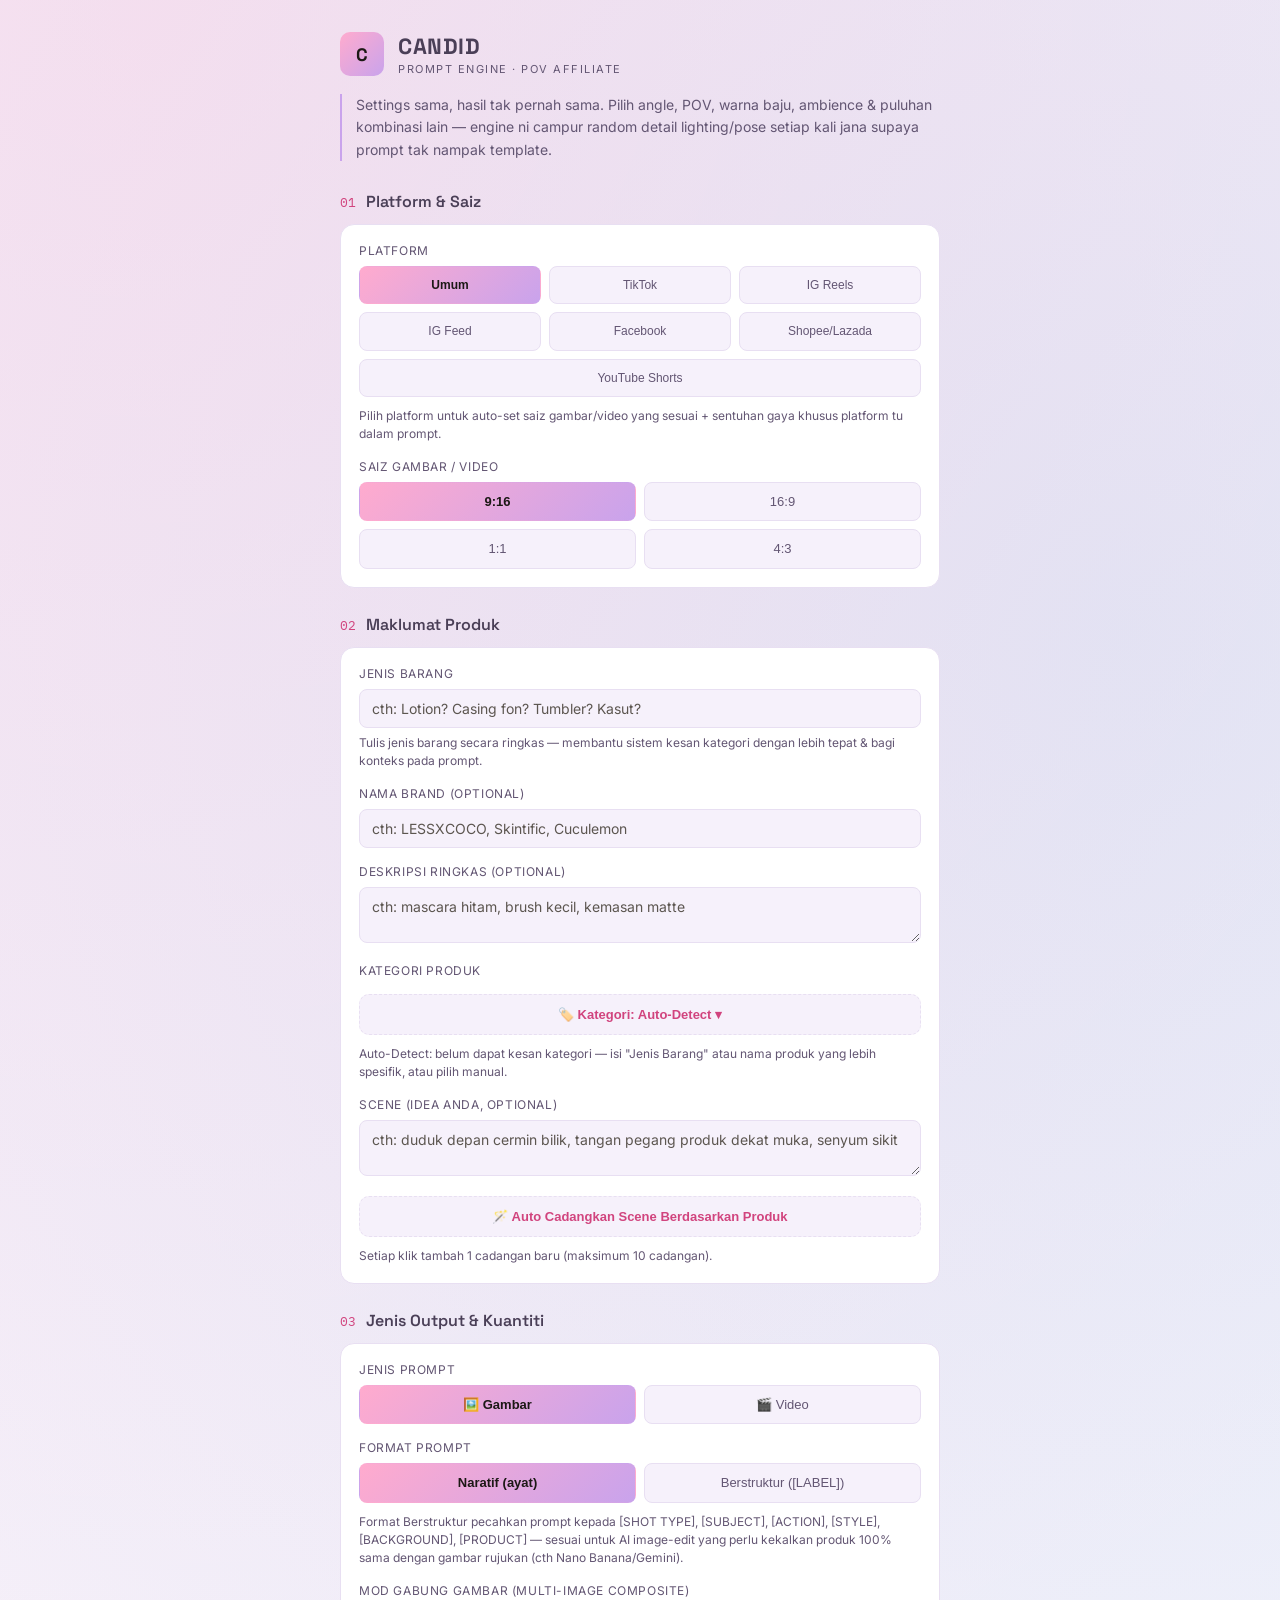
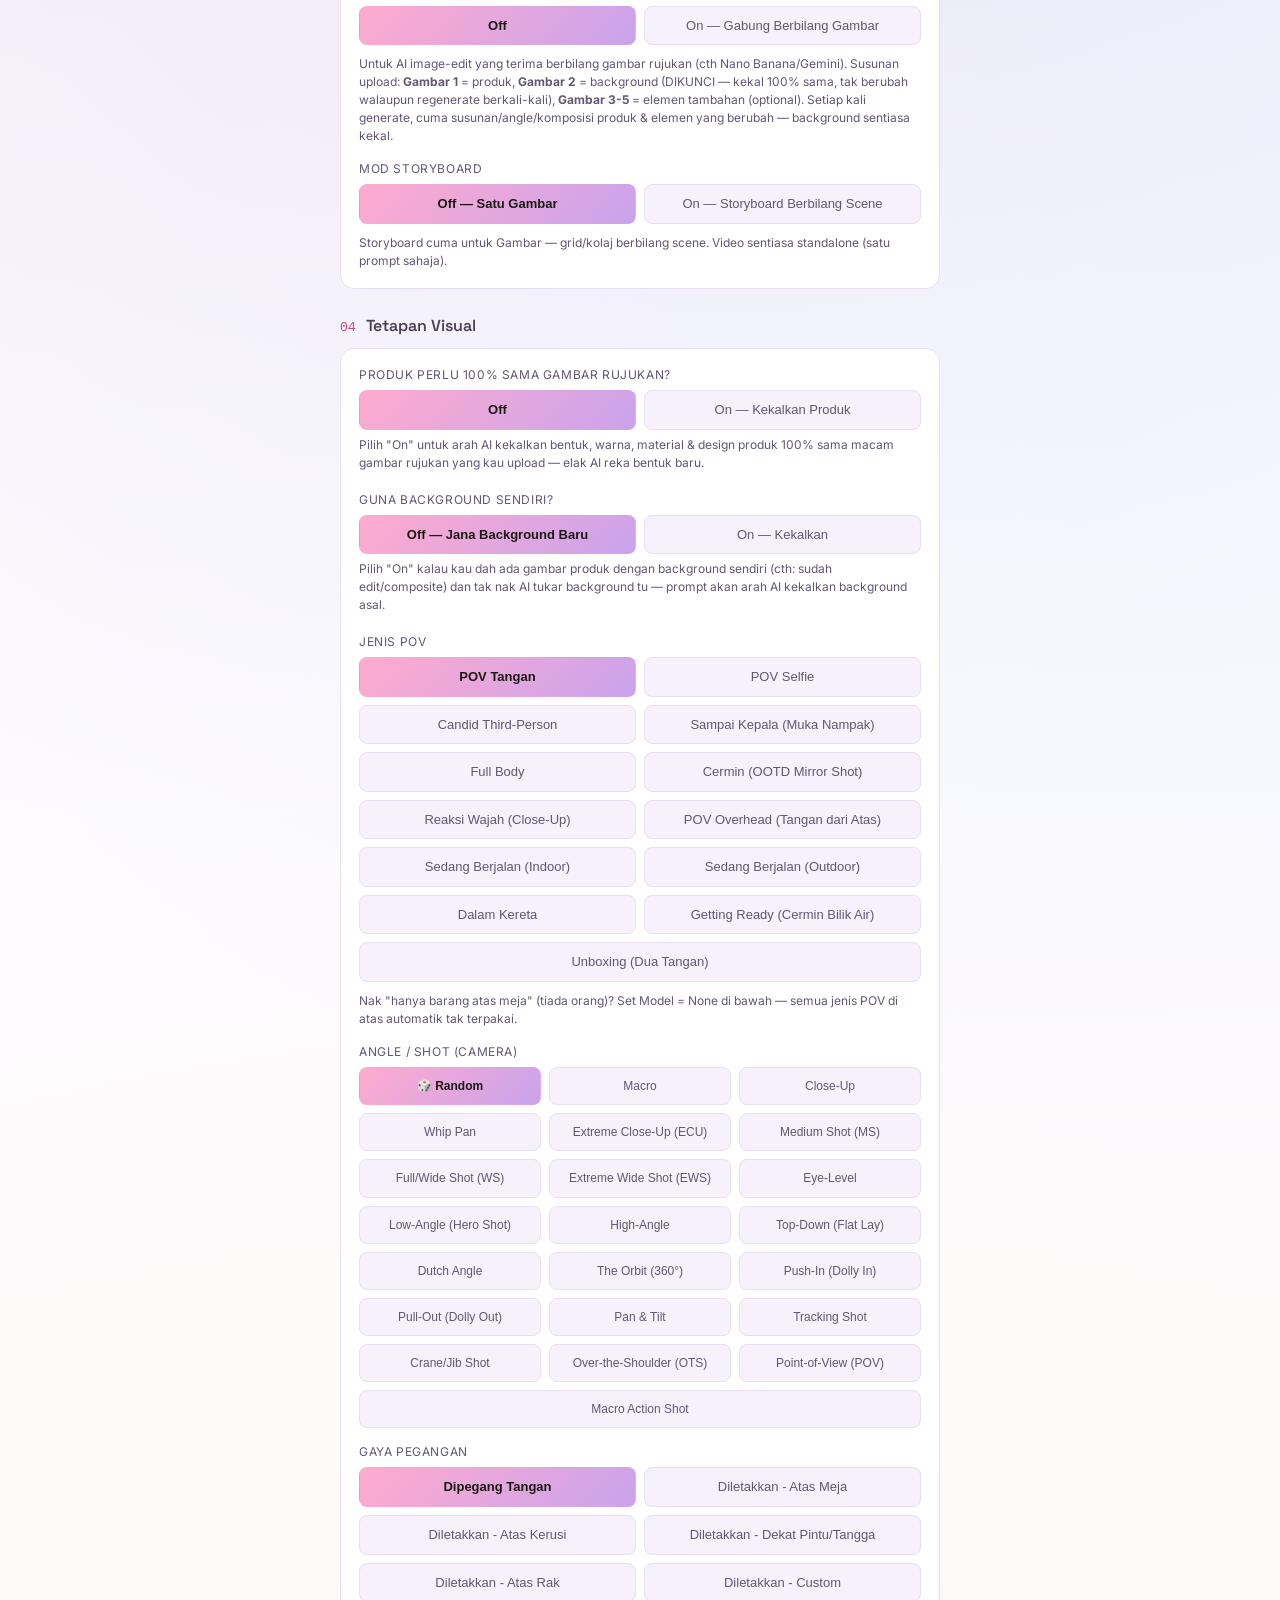
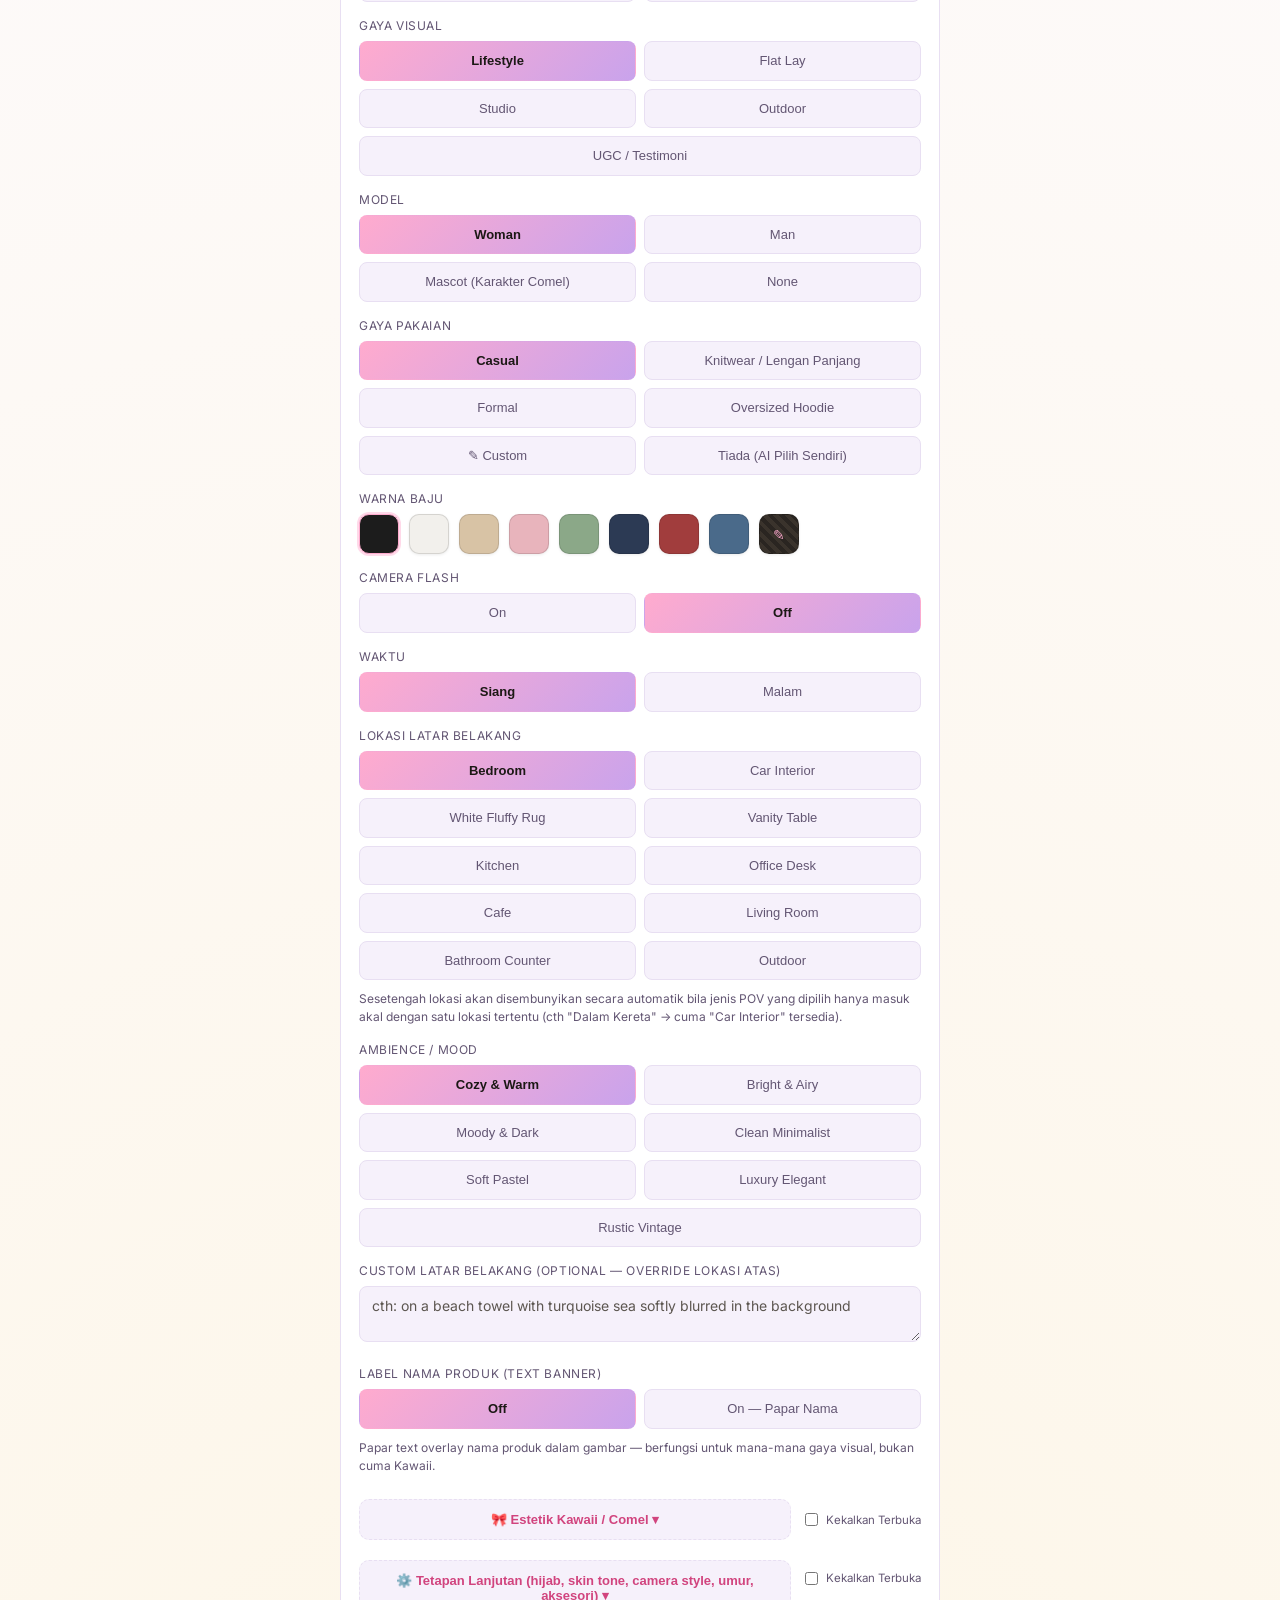
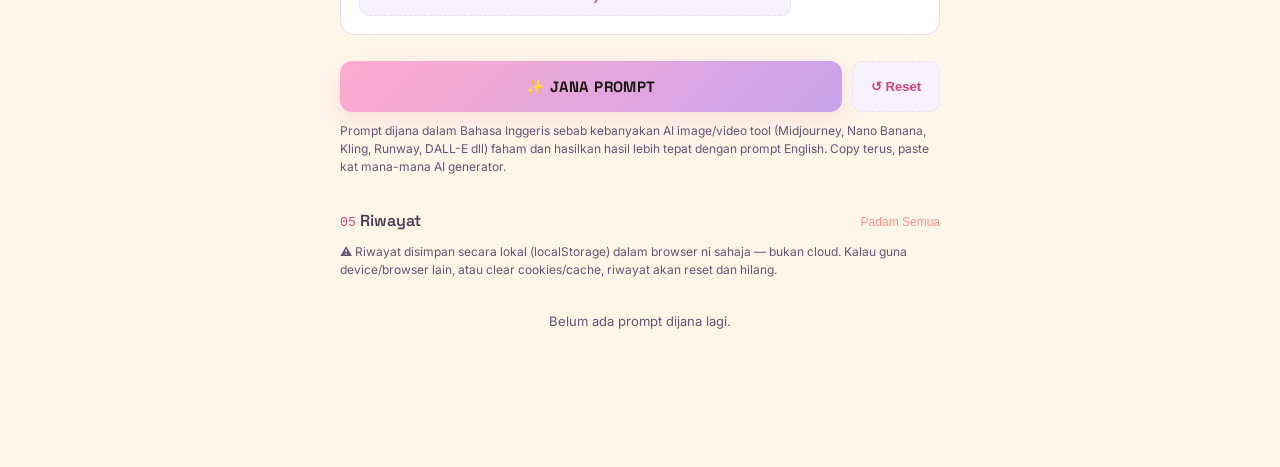
==== candid-prompt-studio.html @ 8eab7fda "Initial commit: CANDID prompt engine app Static HTML/CSS/JS affiliate prompt generator, ready for Ve" ====
<!doctype html>
<html lang="ms">
  <head>
    <meta charset="UTF-8" />
    <meta name="viewport" content="width=device-width, initial-scale=1.0" />
    <title>CANDID — Prompt Engine POV Affiliate</title>
    <link rel="stylesheet" href="css/styles.css" />
  </head>
  <body>
    <div class="wrap">
      <div class="header">
        <div class="logo">C</div>
        <div>
          <div class="brand-name">CANDID</div>
          <div class="brand-sub">Prompt Engine · POV Affiliate</div>
        </div>
      </div>
      <div class="tagline">
        Settings sama, hasil tak pernah sama. Pilih angle, POV, warna baju,
        ambience &amp; puluhan kombinasi lain — engine ni campur random detail
        lighting/pose setiap kali jana supaya prompt tak nampak template.
      </div>

      <!-- SECTION 1: PLATFORM & SIZE -->
      <div class="section">
        <div class="section-head">
          <span class="section-num">01</span
          ><span class="section-title">Platform &amp; Saiz</span>
        </div>
        <div class="panel">
          <label class="field-label">Platform</label>
          <div class="pill-group" data-group="platform">
            <button class="pill small active" data-value="none">Umum</button>
            <button class="pill small" data-value="tiktok">TikTok</button>
            <button class="pill small" data-value="igreels">IG Reels</button>
            <button class="pill small" data-value="igfeed">IG Feed</button>
            <button class="pill small" data-value="facebook">Facebook</button>
            <button class="pill small" data-value="shopeelazada">
              Shopee/Lazada
            </button>
            <button class="pill small" data-value="ytshorts">
              YouTube Shorts
            </button>
          </div>
          <div class="note">
            Pilih platform untuk auto-set saiz gambar/video yang sesuai +
            sentuhan gaya khusus platform tu dalam prompt.
          </div>

          <label class="field-label">Saiz Gambar / Video</label>
          <div class="pill-group" data-group="aspect">
            <button class="pill active" data-value="9:16">9:16</button>
            <button class="pill" data-value="16:9">16:9</button>
            <button class="pill" data-value="1:1">1:1</button>
            <button class="pill" data-value="4:3">4:3</button>
          </div>
        </div>
      </div>

      <!-- SECTION 2: PRODUCT -->
      <div class="section">
        <div class="section-head">
          <span class="section-num">02</span
          ><span class="section-title">Maklumat Produk</span>
        </div>
        <div class="panel">
          <label class="field-label">Jenis Barang</label>
          <input
            type="text"
            id="productType"
            placeholder="cth: Lotion? Casing fon? Tumbler? Kasut?"
          />
          <div class="note" style="margin-top: 6px">
            Tulis jenis barang secara ringkas — membantu sistem kesan kategori
            dengan lebih tepat &amp; bagi konteks pada prompt.
          </div>

          <label class="field-label">Nama Brand (optional)</label>
          <input
            type="text"
            id="productName"
            placeholder="cth: LESSXCOCO, Skintific, Cuculemon"
          />
          <label class="field-label">Deskripsi Ringkas (optional)</label>
          <textarea
            id="productDesc"
            rows="2"
            placeholder="cth: mascara hitam, brush kecil, kemasan matte"
          ></textarea>

          <label class="field-label">Kategori Produk</label>
          <button
            class="advanced-toggle"
            id="categoryToggle"
            style="margin-top: 8px"
          >
            🏷️ Kategori: Auto-Detect ▾
          </button>
          <div class="advanced-panel" id="categoryPanel">
            <div
              class="pill-group"
              data-group="productCategory"
              id="categoryPillGroup"
            >
              <button class="pill active" data-value="auto">
                🔍 Auto-Detect
              </button>
            </div>
          </div>
          <div class="note" id="categoryDetectNote">
            Kategori membantu prompt cadangkan background, scene &amp; mood yang
            lebih sesuai. Biar "Auto-Detect" atau pilih manual.
          </div>

          <label class="field-label">Scene (Idea Anda, optional)</label>
          <textarea
            id="userScene"
            rows="2"
            placeholder="cth: duduk depan cermin bilik, tangan pegang produk dekat muka, senyum sikit"
          ></textarea>

          <button
            class="advanced-toggle"
            id="autoSceneBtn"
            style="margin-top: 16px"
          >
            🪄 Auto Cadangkan Scene Berdasarkan Produk
          </button>
          <div class="note">
            Setiap klik tambah 1 cadangan baru (maksimum 10 cadangan).
          </div>
          <div class="note" id="autoSceneNote" style="display: none"></div>

          <div id="sceneChoices" class="hidden" style="margin-top: 14px">
            <label class="field-label"
              >Pilih Scene (maksimum 5, termasuk Scene Anda)</label
            >
            <div id="sceneCardUser" class="scene-card hidden" data-value="user">
              <div class="scene-card-title">📝 Scene Anda</div>
              <div class="scene-card-text" id="sceneCardUserText"></div>
            </div>
            <div id="suggestedScenesList"></div>
            <div
              class="note"
              id="sceneLimitNote"
              style="display: none; color: var(--danger)"
            >
              ⚠️ Maksimum 5 scene sahaja boleh dipilih sekali gus — nyahpilih
              satu dulu.
            </div>
          </div>
        </div>
      </div>

      <!-- SECTION 3: OUTPUT TYPE & QUANTITY -->
      <div class="section">
        <div class="section-head">
          <span class="section-num">03</span
          ><span class="section-title">Jenis Output &amp; Kuantiti</span>
        </div>
        <div class="panel">
          <label class="field-label">Jenis Prompt</label>
          <div class="pill-group" data-group="outputType">
            <button class="pill active" data-value="image">🖼️ Gambar</button>
            <button class="pill" data-value="video">🎬 Video</button>
          </div>

          <label class="field-label">Format Prompt</label>
          <div class="pill-group" data-group="promptFormat">
            <button class="pill active" data-value="narrative">
              Naratif (ayat)
            </button>
            <button class="pill" data-value="structured">
              Berstruktur ([LABEL])
            </button>
          </div>
          <div class="note">
            Format Berstruktur pecahkan prompt kepada [SHOT TYPE], [SUBJECT],
            [ACTION], [STYLE], [BACKGROUND], [PRODUCT] — sesuai untuk AI
            image-edit yang perlu kekalkan produk 100% sama dengan gambar
            rujukan (cth Nano Banana/Gemini).
          </div>

          <!-- MULTI-IMAGE COMPOSITE: images only -->
          <div id="multiImageField" class="hidden">
            <label class="field-label"
              >Mod Gabung Gambar (Multi-Image Composite)</label
            >
            <div class="pill-group" data-group="multiImage">
              <button class="pill active" data-value="off">Off</button>
              <button class="pill" data-value="on">
                On — Gabung Berbilang Gambar
              </button>
            </div>
            <div class="note">
              Untuk AI image-edit yang terima berbilang gambar rujukan (cth Nano
              Banana/Gemini). Susunan upload: <b>Gambar 1</b> = produk,
              <b>Gambar 2</b> = background (DIKUNCI — kekal 100% sama, tak
              berubah walaupun regenerate berkali-kali), <b>Gambar 3-5</b> =
              elemen tambahan (optional). Setiap kali generate, cuma
              susunan/angle/komposisi produk &amp; elemen yang berubah —
              background sentiasa kekal.
            </div>

            <div id="multiImageInputs" class="hidden">
              <label class="field-label" style="margin-top: 16px"
                >Gambar 3 — Elemen Tambahan (optional)</label
              >
              <input
                type="text"
                id="extraImg1"
                placeholder="cth: model perempuan pegang produk / props bunga / kucing"
              />
              <label class="field-label"
                >Gambar 4 — Elemen Tambahan (optional)</label
              >
              <input
                type="text"
                id="extraImg2"
                placeholder="cth: cawan kopi / tangan kedua / kotak produk"
              />
              <label class="field-label"
                >Gambar 5 — Elemen Tambahan (optional)</label
              >
              <input
                type="text"
                id="extraImg3"
                placeholder="cth: hiasan meja / plushie / aksesori"
              />
              <div class="note">
                Terangkan ringkas apa dalam setiap gambar tambahan supaya prompt
                boleh arahkan AI letak elemen tu secara natural dalam scene.
                Kosongkan yang tak guna.
              </div>
            </div>
          </div>

          <!-- STORYBOARD: images only -->
          <div id="imageStoryboardField" class="hidden">
            <label class="field-label">Mod Storyboard</label>
            <div class="pill-group" data-group="storyboardMode">
              <button class="pill active" data-value="off">
                Off — Satu Gambar
              </button>
              <button class="pill" data-value="on">
                On — Storyboard Berbilang Scene
              </button>
            </div>
            <div class="note">
              Storyboard cuma untuk Gambar — grid/kolaj berbilang scene. Video
              sentiasa standalone (satu prompt sahaja).
            </div>

            <div id="storyboardBasedOnExistingField" class="hidden">
              <label class="field-label" style="margin-top: 16px"
                >Storyboard Ni Berdasarkan Gambar Yang Dah Digenerate?</label
              >
              <div class="pill-group" data-group="storyboardFromExisting">
                <button class="pill active" data-value="off">
                  Off — Jana Visual Baru
                </button>
                <button class="pill" data-value="on">
                  On — Guna Gambar Sedia Ada
                </button>
              </div>
              <div class="note">
                Pilih "On" kalau kau upload gambar produk yang DAH siap
                digenerate (pose/background dah settle) — Tetapan Visual (POV,
                angle, outfit, background dll) tak perlu dijana semula. Prompt
                cuma fokus pada susunan panel/scene, camera, action, lighting,
                audio &amp; duration berdasarkan gambar tu.
              </div>
            </div>

            <div id="storyboardStyleField" class="hidden">
              <label class="field-label" style="margin-top: 16px"
                >Gaya Storyboard</label
              >
              <div class="pill-group" data-group="storyboardStyle">
                <button class="pill active" data-value="nodesc">
                  Grid Ringkas (Tanpa Deskripsi)
                </button>
                <button class="pill" data-value="withdesc">
                  Shot List Penuh (Dengan Deskripsi)
                </button>
                <button class="pill" data-value="sheet">
                  Sheet Storyboard (1 Gambar Grid)
                </button>
                <button class="pill" data-value="socialstudio">
                  Studio Sosial Media (Premium Branded)
                </button>
                <button class="pill" data-value="ugc">
                  Format UGC (Hook→CTA)
                </button>
              </div>
              <div class="note">
                "Grid Ringkas"/"Shot List Penuh" — banyak prompt berasingan
                (satu setiap scene). "Sheet Storyboard" — SATU gambar grid
                berbilang scene. "Studio Sosial Media" — format premium branded
                (header+logo+scene card+footer). "Format UGC" — struktur naratif
                UGC (Hook → Intro → Feature → Demo → Lifestyle → CTA) yang
                di-scale ikut jumlah scene.
              </div>

              <label class="field-label" style="margin-top: 16px"
                >Gaya Seni Storyboard</label
              >
              <div class="pill-group" data-group="artStyle">
                <button class="pill active" data-value="photoreal">
                  Photorealistic
                </button>
                <button class="pill" data-value="pencil">
                  Sketch Pensel Warna
                </button>
                <button class="pill" data-value="watercolor">Watercolor</button>
                <button class="pill" data-value="vector">
                  Flat Vector Illustration
                </button>
                <button class="pill" data-value="render3d">
                  3D Clay Render
                </button>
                <button class="pill" data-value="lineart">
                  Line Art (Hitam Putih)
                </button>
                <button class="pill" data-value="comic">Comic/Manga</button>
              </div>
              <div class="note">
                Pilih gaya visual keseluruhan storyboard — cth "Sketch Pensel
                Warna" untuk look ilustrasi tangan.
              </div>

              <div id="socialStudioField" class="hidden">
                <label class="field-label" style="margin-top: 16px"
                  >Sub-Mode Kandungan</label
                >
                <div class="pill-group" data-group="socialMode">
                  <button class="pill active" data-value="auto">Auto</button>
                  <button class="pill" data-value="tiktok">TikTok Viral</button>
                  <button class="pill" data-value="igreels">
                    Instagram Reels
                  </button>
                  <button class="pill" data-value="minicommercial">
                    Mini Commercial
                  </button>
                  <button class="pill" data-value="lifestyleugc">
                    Lifestyle UGC
                  </button>
                  <button class="pill" data-value="giftrec">
                    Gift Recommendation
                  </button>
                </div>
                <div class="note">
                  Setiap sub-mode ada struktur 8-scene tersendiri. "Auto" akan
                  cuba kesan sub-mode paling sesuai berdasarkan nama/deskripsi
                  produk.
                </div>

                <label class="field-label" style="margin-top: 16px"
                  >Nama Jenama (untuk header/logo)</label
                >
                <input
                  type="text"
                  id="brandNameInput"
                  placeholder="cth: Cuculemon, LESSXCOCO, dll (optional)"
                />
              </div>

              <label class="field-label" style="margin-top: 16px"
                >Nombor Pada Gambar</label
              >
              <div class="pill-group" data-group="panelNumber">
                <button class="pill" data-value="off">Off</button>
                <button class="pill active" data-value="on">
                  On — Papar Nombor "1)" dll
                </button>
              </div>
              <div class="note">
                Bila On, prompt akan arah AI letak nombor kecil (cth "1)") dalam
                bulatan di penjuru setiap panel — macam grid produk bernombor.
                (Tak terpakai untuk Sheet Storyboard.)
              </div>

              <label class="field-label" style="margin-top: 16px"
                >Caption/Tagline Auto-Generate</label
              >
              <div class="pill-group" data-group="autoCaption">
                <button class="pill active" data-value="on">
                  On — Guna Caption Generic
                </button>
                <button class="pill" data-value="off">
                  Off — Tanpa Caption
                </button>
              </div>
              <div class="note">
                Off kalau caption/tagline generic yang dijana tak sesuai dengan
                produk kau — kekalkan cuma CAMERA/ACTION/SHOT tanpa headline
                caption. (Tak terpakai untuk Studio Sosial Media &amp; UGC —
                dua-dua ni tak guna caption generic.)
              </div>

              <div id="panelCountField">
                <div class="qty-row" style="margin-top: 16px">
                  <label class="field-label" id="quantityLabel"
                    >Jumlah Scene/Panel Storyboard</label
                  >
                  <span class="qty-value" id="quantityValue">6</span>
                </div>
                <input
                  type="range"
                  id="quantityInput"
                  min="2"
                  max="20"
                  value="6"
                />
                <div class="note" id="quantityNote">
                  Bilangan scene/panel dalam storyboard (max 20). Scene pertama
                  jadi HOOK, tengah DEMO/benefit, akhir CTA/ending.
                </div>

                <div class="qty-row" style="margin-top: 16px">
                  <label class="field-label"
                    >Durasi Keseluruhan Storyboard (saat)</label
                  >
                  <span class="qty-value" id="storyboardDurationValue">15</span>
                </div>
                <input
                  type="range"
                  id="storyboardDurationInput"
                  min="3"
                  max="60"
                  value="15"
                />
                <div class="note">
                  Jumlah durasi video penuh (max 60s) — durasi ni akan dibahagi
                  auto-rata ke setiap scene, dan dipaparkan sebagai DURATION
                  setiap panel.
                </div>
              </div>
            </div>
          </div>

          <!-- VIDEO: standalone, optional sheet reference -->
          <div id="videoSheetField" class="hidden">
            <div class="qty-row">
              <label class="field-label">Durasi Video (saat)</label>
              <span class="qty-value" id="videoDurationValue">10</span>
            </div>
            <input
              type="range"
              id="videoDurationInput"
              min="3"
              max="60"
              value="10"
            />
            <div class="note">
              Jumlah durasi video (max 60s). Video akan dibahagi auto kepada
              beberapa pergerakan kamera berturutan (~3 saat setiap satu)
              mengikut durasi ni.
            </div>

            <label class="field-label" style="margin-top: 16px"
              >Video Ni Berdasarkan Sheet/Storyboard Yang Diupload?</label
            >
            <div class="pill-group" data-group="basedOnSheet">
              <button class="pill active" data-value="off">
                Off — Produk Sahaja
              </button>
              <button class="pill" data-value="on">
                On — Rujuk Gambar Sheet Diupload
              </button>
            </div>
            <div class="note">
              Pilih "On" kalau kau nak upload gambar storyboard/sheet ke
              Seedance sekali dengan prompt ni — AI akan dolly lalu setiap panel
              dalam sheet, dalam SATU video berterusan.
            </div>
          </div>
        </div>
      </div>

      <!-- SECTION 4: VISUAL SETTINGS -->
      <div class="section" id="visualSettingsSection">
        <div class="section-head">
          <span class="section-num">04</span
          ><span class="section-title">Tetapan Visual</span>
        </div>
        <div class="panel">
          <label class="field-label"
            >Produk Perlu 100% Sama Gambar Rujukan?</label
          >
          <div class="pill-group" data-group="keepProduct">
            <button class="pill active" data-value="off">Off</button>
            <button class="pill" data-value="on">On — Kekalkan Produk</button>
          </div>
          <div class="note" style="margin-top: 6px; margin-bottom: 0">
            Pilih "On" untuk arah AI kekalkan bentuk, warna, material &amp;
            design produk 100% sama macam gambar rujukan yang kau upload — elak
            AI reka bentuk baru.
          </div>

          <label class="field-label" style="margin-top: 20px"
            >Guna Background Sendiri?</label
          >
          <div class="pill-group" data-group="keepBg">
            <button class="pill active" data-value="off">
              Off — Jana Background Baru
            </button>
            <button class="pill" data-value="on">On — Kekalkan</button>
          </div>
          <div class="note" style="margin-top: 6px; margin-bottom: 0">
            Pilih "On" kalau kau dah ada gambar produk dengan background sendiri
            (cth: sudah edit/composite) dan tak nak AI tukar background tu —
            prompt akan arah AI kekalkan background asal.
          </div>

          <label class="field-label" style="margin-top: 20px">Jenis POV</label>
          <div class="pill-group" data-group="povType">
            <button class="pill active" data-value="hand">POV Tangan</button>
            <button class="pill" data-value="selfie" id="povSelfie">
              POV Selfie
            </button>
            <button class="pill" data-value="thirdperson" id="povThird">
              Candid Third-Person
            </button>
            <button class="pill" data-value="headshot" id="povHeadshot">
              Sampai Kepala (Muka Nampak)
            </button>
            <button class="pill" data-value="fullbody" id="povFullbody">
              Full Body
            </button>
            <button class="pill" data-value="mirror" id="povMirror">
              Cermin (OOTD Mirror Shot)
            </button>
            <button class="pill" data-value="reaction" id="povReaction">
              Reaksi Wajah (Close-Up)
            </button>
            <button class="pill" data-value="overhead" id="povOverhead">
              POV Overhead (Tangan dari Atas)
            </button>
            <button
              class="pill"
              data-value="walkingindoor"
              id="povWalkingIndoor"
            >
              Sedang Berjalan (Indoor)
            </button>
            <button
              class="pill"
              data-value="walkingoutdoor"
              id="povWalkingOutdoor"
            >
              Sedang Berjalan (Outdoor)
            </button>
            <button class="pill" data-value="car" id="povCar">
              Dalam Kereta
            </button>
            <button class="pill" data-value="gettingready" id="povGettingReady">
              Getting Ready (Cermin Bilik Air)
            </button>
            <button class="pill" data-value="unboxing" id="povUnboxing">
              Unboxing (Dua Tangan)
            </button>
          </div>
          <div class="note">
            Nak "hanya barang atas meja" (tiada orang)? Set Model = None di
            bawah — semua jenis POV di atas automatik tak terpakai.
          </div>

          <label class="field-label">Angle / Shot (Camera)</label>
          <div class="pill-group" data-group="angle">
            <button class="pill small active" data-value="random">
              🎲 Random
            </button>
            <button class="pill small" data-value="macro">Macro</button>
            <button class="pill small" data-value="closeup">Close-Up</button>
            <button class="pill small" data-value="whippan">Whip Pan</button>
            <button class="pill small" data-value="ecu">
              Extreme Close-Up (ECU)
            </button>
            <button class="pill small" data-value="mediumshot">
              Medium Shot (MS)
            </button>
            <button class="pill small" data-value="fullwide">
              Full/Wide Shot (WS)
            </button>
            <button class="pill small" data-value="ews">
              Extreme Wide Shot (EWS)
            </button>
            <button class="pill small" data-value="eyelevel">Eye-Level</button>
            <button class="pill small" data-value="lowangle">
              Low-Angle (Hero Shot)
            </button>
            <button class="pill small" data-value="highangle">
              High-Angle
            </button>
            <button class="pill small" data-value="topdown">
              Top-Down (Flat Lay)
            </button>
            <button class="pill small" data-value="dutch">Dutch Angle</button>
            <button class="pill small" data-value="orbit">
              The Orbit (360°)
            </button>
            <button class="pill small" data-value="pushin">
              Push-In (Dolly In)
            </button>
            <button class="pill small" data-value="pullout">
              Pull-Out (Dolly Out)
            </button>
            <button class="pill small" data-value="pantilt">
              Pan &amp; Tilt
            </button>
            <button class="pill small" data-value="tracking">
              Tracking Shot
            </button>
            <button class="pill small" data-value="crane">
              Crane/Jib Shot
            </button>
            <button class="pill small" data-value="ots">
              Over-the-Shoulder (OTS)
            </button>
            <button class="pill small" data-value="povshot">
              Point-of-View (POV)
            </button>
            <button class="pill small" data-value="macroaction">
              Macro Action Shot
            </button>
          </div>

          <label class="field-label">Gaya Pegangan</label>
          <div class="pill-group" data-group="hold">
            <button class="pill active" data-value="handheld">
              Dipegang Tangan
            </button>
            <button class="pill" data-value="placedtable">
              Diletakkan - Atas Meja
            </button>
            <button class="pill" data-value="placedchair">
              Diletakkan - Atas Kerusi
            </button>
            <button class="pill" data-value="placeddoor">
              Diletakkan - Dekat Pintu/Tangga
            </button>
            <button class="pill" data-value="placedshelf">
              Diletakkan - Atas Rak
            </button>
            <button class="pill" data-value="placedcustom">
              Diletakkan - Custom
            </button>
          </div>
          <input
            type="text"
            id="customPlacementInput"
            class="hidden"
            placeholder="cth: atas tangga marmar, sebelah tingkap"
            style="margin-top: 8px"
          />

          <label class="field-label">Gaya Visual</label>
          <div class="pill-group" data-group="style">
            <button class="pill active" data-value="lifestyle">
              Lifestyle
            </button>
            <button class="pill" data-value="flatlay">Flat Lay</button>
            <button class="pill" data-value="studio">Studio</button>
            <button class="pill" data-value="outdoor">Outdoor</button>
            <button class="pill" data-value="ugc">UGC / Testimoni</button>
          </div>

          <label class="field-label">Model</label>
          <div class="pill-group" data-group="model">
            <button class="pill active" data-value="woman">Woman</button>
            <button class="pill" data-value="man">Man</button>
            <button class="pill" data-value="mascot">
              Mascot (Karakter Comel)
            </button>
            <button class="pill" data-value="none">None</button>
          </div>
          <div class="note" id="mascotNote" style="display: none">
            Mascot = karakter comel original (bukan manusia sebenar) yang
            pegang/berinteraksi dengan produk — sesuai untuk brand identity.
            Design sentiasa original, bukan karakter berlesen (bukan Hello
            Kitty/My Melody/dll).
          </div>

          <div id="outfitField">
            <label class="field-label">Gaya Pakaian</label>
            <div class="pill-group" data-group="outfit">
              <button class="pill active" data-value="casual">Casual</button>
              <button class="pill" data-value="knitwear">
                Knitwear / Lengan Panjang
              </button>
              <button class="pill" data-value="formal">Formal</button>
              <button class="pill" data-value="hoodie">Oversized Hoodie</button>
              <button class="pill" data-value="custom">✎ Custom</button>
              <button class="pill" data-value="none">
                Tiada (AI Pilih Sendiri)
              </button>
            </div>
            <input
              type="text"
              id="customOutfitInput"
              class="hidden"
              placeholder="cth: cropped denim vest berlapis dengan tank top putih"
              style="margin-top: 8px"
            />

            <label class="field-label">Warna Baju</label>
            <div class="color-group" data-group="outfitColor">
              <div
                class="swatch active"
                data-value="black"
                style="background: #1c1c1c"
                title="Hitam"
              ></div>
              <div
                class="swatch"
                data-value="white"
                style="background: #f2f0ec"
                title="Putih"
              ></div>
              <div
                class="swatch"
                data-value="beige"
                style="background: #d8c3a5"
                title="Beige"
              ></div>
              <div
                class="swatch"
                data-value="pink"
                style="background: #e8b4bc"
                title="Pastel Pink"
              ></div>
              <div
                class="swatch"
                data-value="sage"
                style="background: #8ba888"
                title="Sage Green"
              ></div>
              <div
                class="swatch"
                data-value="navy"
                style="background: #2c3a54"
                title="Navy"
              ></div>
              <div
                class="swatch"
                data-value="red"
                style="background: #a13d3d"
                title="Merah"
              ></div>
              <div
                class="swatch"
                data-value="denim"
                style="background: #4a6a8a"
                title="Denim Blue"
              ></div>
              <div
                class="swatch"
                data-value="custom"
                style="
                  background: repeating-linear-gradient(
                    45deg,
                    #2a2521,
                    #2a2521 4px,
                    #3a332c 4px,
                    #3a332c 8px
                  );
                  display: flex;
                  align-items: center;
                  justify-content: center;
                  font-size: 14px;
                  color: var(--amber);
                "
                title="Custom"
              >
                ✎
              </div>
            </div>
            <input
              type="text"
              id="customColorInput"
              class="hidden"
              placeholder="cth: dusty rose, sage green bergaris putih, ombre pink-ungu"
              style="margin-top: 8px"
            />
          </div>

          <label class="field-label">Camera Flash</label>
          <div class="pill-group" data-group="flash">
            <button class="pill" data-value="on">On</button>
            <button class="pill active" data-value="off">Off</button>
          </div>

          <label class="field-label">Waktu</label>
          <div class="pill-group" data-group="time">
            <button class="pill active" data-value="day">Siang</button>
            <button class="pill" data-value="night">Malam</button>
          </div>

          <div id="locationField">
            <label class="field-label">Lokasi Latar Belakang</label>
            <div class="pill-group" data-group="location">
              <button class="pill active" data-value="bedroom">Bedroom</button>
              <button class="pill" data-value="carinterior">
                Car Interior
              </button>
              <button class="pill" data-value="rug">White Fluffy Rug</button>
              <button class="pill" data-value="vanity">Vanity Table</button>
              <button class="pill" data-value="kitchen">Kitchen</button>
              <button class="pill" data-value="office">Office Desk</button>
              <button class="pill" data-value="cafe">Cafe</button>
              <button class="pill" data-value="livingroom">Living Room</button>
              <button class="pill" data-value="bathroom">
                Bathroom Counter
              </button>
              <button class="pill" data-value="outdoorbg">Outdoor</button>
            </div>
            <div class="note" id="povLocationWarning">
              Sesetengah lokasi akan disembunyikan secara automatik bila jenis
              POV yang dipilih hanya masuk akal dengan satu lokasi tertentu (cth
              "Dalam Kereta" → cuma "Car Interior" tersedia).
            </div>
          </div>

          <div id="ambienceField">
            <label class="field-label">Ambience / Mood</label>
            <div class="pill-group" data-group="ambience">
              <button class="pill active" data-value="cozy">
                Cozy &amp; Warm
              </button>
              <button class="pill" data-value="bright">
                Bright &amp; Airy
              </button>
              <button class="pill" data-value="moody">Moody &amp; Dark</button>
              <button class="pill" data-value="minimalist">
                Clean Minimalist
              </button>
              <button class="pill" data-value="pastel">Soft Pastel</button>
              <button class="pill" data-value="luxury">Luxury Elegant</button>
              <button class="pill" data-value="rustic">Rustic Vintage</button>
            </div>
          </div>

          <div id="weatherField" class="hidden">
            <label class="field-label">Cuaca (untuk outdoor)</label>
            <div class="pill-group" data-group="weather">
              <button class="pill active" data-value="sunny">Cerah</button>
              <button class="pill" data-value="overcast">Redup</button>
              <button class="pill" data-value="goldenhour">Golden Hour</button>
              <button class="pill" data-value="rain">Lepas Hujan</button>
            </div>
          </div>

          <div id="customBgField">
            <label class="field-label"
              >Custom Latar Belakang (optional — override lokasi atas)</label
            >
            <textarea
              id="customBg"
              rows="2"
              placeholder="cth: on a beach towel with turquoise sea softly blurred in the background"
            ></textarea>
          </div>

          <label class="field-label" style="margin-top: 20px"
            >Label Nama Produk (Text Banner)</label
          >
          <div class="pill-group" data-group="textbanner">
            <button class="pill active" data-value="off">Off</button>
            <button class="pill" data-value="on">On — Papar Nama</button>
          </div>
          <div class="note">
            Papar text overlay nama produk dalam gambar — berfungsi untuk
            mana-mana gaya visual, bukan cuma Kawaii.
          </div>

          <div id="textbannerStyleField" class="hidden">
            <label class="field-label" style="margin-top: 14px"
              >Gaya Text/Title</label
            >
            <div class="pill-group" data-group="textbannerStyle">
              <button class="pill active" data-value="sticker">
                Sticker Bubble
              </button>
              <button class="pill" data-value="bold">
                Bold Banner (Sans-Serif)
              </button>
              <button class="pill" data-value="script">Elegant Script</button>
              <button class="pill" data-value="handwritten">
                Doodle Handwritten
              </button>
              <button class="pill" data-value="neon">Neon/Glow</button>
              <button class="pill" data-value="minimal">
                Minimalist Caption
              </button>
              <button class="pill" data-value="custom">✎ Custom</button>
            </div>
            <input
              type="text"
              id="customTextStyleInput"
              class="hidden"
              placeholder="cth: retro 90s bubble letter dengan outline pelangi"
              style="margin-top: 8px"
            />
          </div>

          <div
            style="
              display: flex;
              align-items: center;
              gap: 10px;
              margin-top: 24px;
            "
          >
            <button
              class="advanced-toggle"
              id="kawaiiToggle"
              style="margin-top: 0; flex: 1"
            >
              🎀 Estetik Kawaii / Comel ▾
            </button>
            <label
              style="
                display: flex;
                align-items: center;
                gap: 5px;
                font-size: 11.5px;
                color: var(--muted);
                white-space: nowrap;
                cursor: pointer;
              "
            >
              <input type="checkbox" id="kawaiiPin" style="cursor: pointer" />
              Kekalkan Terbuka
            </label>
          </div>

          <div class="advanced-panel" id="kawaiiPanel">
            <label class="field-label">Aktifkan Gaya Kawaii Pastel</label>
            <div class="pill-group" data-group="kawaii">
              <button class="pill active" data-value="off">Off</button>
              <button class="pill" data-value="on">On — Kawaii</button>
            </div>

            <label class="field-label" style="margin-top: 16px"
              >Doodle Comel (boleh pilih lebih dari satu)</label
            >
            <div class="pill-group" data-group="doodle" data-multi="true">
              <button class="pill small" data-value="sticker">
                Sticker Rating Badge
              </button>
              <button class="pill small" data-value="reviewstyle">
                Review Screenshot Style
              </button>
              <button class="pill small" data-value="hearts">
                Hearts &amp; Stars
              </button>
              <button class="pill small" data-value="cutechar">
                Cute Characters
              </button>
              <button class="pill small" data-value="kawaiiset">
                Kawaii Sticker Pack (chick/bunga/bow)
              </button>
              <button class="pill small" data-value="confetti">
                Confetti/Sparkle Burst
              </button>
              <button class="pill small" data-value="washitape">
                Washi Tape / Polaroid Frame
              </button>
              <button class="pill small" data-value="handwritten">
                Nota Tulisan Tangan + Anak Panah
              </button>
              <button class="pill small" data-value="ribbon">
                Ribbon/Bow Corner
              </button>
              <button class="pill small" data-value="stars-sparkle">
                Twinkling Stars
              </button>
              <button class="pill small" data-value="clouds">
                Cute Clouds
              </button>
              <button class="pill small" data-value="rainbow">
                Rainbow Arc
              </button>
              <button class="pill small" data-value="polaroid-clip">
                Polaroid + Peg/Clip
              </button>
              <button class="pill small" data-value="cloud-heart">
                Heart Balloons
              </button>
              <button class="pill small" data-value="stamp">
                Postage Stamp Frame
              </button>
              <button class="pill small" data-value="glitter-frame">
                Glitter Border Frame
              </button>
            </div>
            <div class="note">
              Tak pilih mana-mana = tiada doodle (default).
            </div>

            <div id="propsField">
              <label class="field-label" style="margin-top: 16px"
                >Prop Dekorasi (boleh pilih lebih dari satu)</label
              >
              <div class="pill-group" data-group="props" data-multi="true">
                <button class="pill small" data-value="flowers">
                  Bunga Segar
                </button>
                <button class="pill small" data-value="candles">Lilin</button>
                <button class="pill small" data-value="plush">
                  Mainan Comel
                </button>
                <button class="pill small" data-value="skincareclutter">
                  Kekacauan Skincare
                </button>
                <button class="pill small" data-value="fairylights">
                  Fairy Lights
                </button>
                <button class="pill small" data-value="bubbles">
                  Bubble/Glow Effect
                </button>
              </div>
            </div>
          </div>

          <div style="display: flex; align-items: center; gap: 10px">
            <button class="advanced-toggle" id="advToggle" style="flex: 1">
              ⚙️ Tetapan Lanjutan (hijab, skin tone, camera style, umur,
              aksesori) ▾
            </button>
            <label
              style="
                display: flex;
                align-items: center;
                gap: 5px;
                font-size: 11.5px;
                color: var(--muted);
                white-space: nowrap;
                cursor: pointer;
              "
            >
              <input type="checkbox" id="advPin" style="cursor: pointer" />
              Kekalkan Terbuka
            </label>
          </div>

          <div class="advanced-panel" id="advPanel">
            <div id="hijabField">
              <label class="field-label">Hijab</label>
              <div class="pill-group" data-group="hijab">
                <button class="pill active" data-value="unspecified">
                  Tak Nyatakan
                </button>
                <button class="pill" data-value="yes">Berhijab</button>
              </div>
            </div>

            <label class="field-label">Skin Tone</label>
            <div class="pill-group" data-group="skintone">
              <button class="pill small active" data-value="random">
                Random
              </button>
              <button class="pill small" data-value="fair">Cerah</button>
              <button class="pill small" data-value="medium">Sederhana</button>
              <button class="pill small" data-value="tan">Sawo Matang</button>
              <button class="pill small" data-value="deep">Gelap</button>
            </div>

            <div id="ageField">
              <label class="field-label">Julat Umur Model</label>
              <div class="pill-group" data-group="agerange">
                <button class="pill active" data-value="young">20-an</button>
                <button class="pill" data-value="adult">30-an</button>
                <button class="pill" data-value="mature">40-an+</button>
              </div>
            </div>

            <label class="field-label">Gaya Kamera</label>
            <div class="pill-group" data-group="camerastyle">
              <button class="pill small active" data-value="random">
                Random
              </button>
              <button class="pill small" data-value="phone">Phone</button>
              <button class="pill small" data-value="dslr">DSLR Bokeh</button>
              <button class="pill small" data-value="film">Film/Vintage</button>
              <button class="pill small" data-value="webcam">Webcam</button>
            </div>

            <div id="accessoryField">
              <label class="field-label"
                >Aksesori Tangan (boleh pilih lebih dari satu)</label
              >
              <div class="pill-group" data-group="accessory" data-multi="true">
                <button class="pill" data-value="ring">Cincin</button>
                <button class="pill" data-value="bracelet">Gelang</button>
                <button class="pill" data-value="manicure">
                  Manicure Nails
                </button>
                <button class="pill" data-value="watch">Jam Tangan</button>
                <button class="pill" data-value="henna">Henna</button>
                <button class="pill" data-value="rings-stack">
                  Stacked Rings (Berlapis)
                </button>
                <button class="pill" data-value="bangle">
                  Bangle/Gelang Tebal
                </button>
              </div>
              <div class="note">
                Tak pilih mana-mana = tiada aksesori (default).
              </div>
            </div>
          </div>
        </div>
      </div>

      <div style="display: flex; gap: 10px">
        <button class="generate-btn" id="generateBtn" style="flex: 1">
          ✨ JANA PROMPT
        </button>
        <button
          class="advanced-toggle"
          id="resetBtn"
          style="flex: 0 0 auto; width: auto; margin-top: 0; padding: 16px 18px"
        >
          ↺ Reset
        </button>
      </div>

      <!-- OUTPUT -->
      <div class="filmstrip" id="filmstrip">
        <div class="sprockets">
          <span></span><span></span><span></span><span></span><span></span
          ><span></span><span></span><span></span><span></span><span></span
          ><span></span><span></span>
        </div>
        <div id="framesContainer"></div>
        <div class="output-actions">
          <button class="copy-btn" id="copyAllBtn">📋 Copy Semua</button>
          <button id="regenBtn">🔁 Regenerate Variasi</button>
        </div>
        <div class="sprockets">
          <span></span><span></span><span></span><span></span><span></span
          ><span></span><span></span><span></span><span></span><span></span
          ><span></span><span></span>
        </div>
      </div>
      <div class="note">
        Prompt dijana dalam Bahasa Inggeris sebab kebanyakan AI image/video tool
        (Midjourney, Nano Banana, Kling, Runway, DALL-E dll) faham dan hasilkan
        hasil lebih tepat dengan prompt English. Copy terus, paste kat mana-mana
        AI generator.
      </div>

      <!-- HISTORY -->
      <div class="section" style="margin-top: 34px">
        <div class="section-head between">
          <div>
            <span class="section-num">05</span>
            <span class="section-title">Riwayat</span>
          </div>
          <button class="clear-all" id="clearHistory">Padam Semua</button>
        </div>
        <div class="note" style="margin-bottom: 14px">
          ⚠️ Riwayat disimpan secara lokal (localStorage) dalam browser ni
          sahaja — bukan cloud. Kalau guna device/browser lain, atau clear
          cookies/cache, riwayat akan reset dan hilang.
        </div>

        <div id="historyList"></div>
      </div>
    </div>

    <button class="float-collapse-btn hidden" id="floatCollapseBtn">
      🔽 Kecilkan
    </button>

    <script src="js/script.js"></script>
  </body>
</html>
---- css/styles.css ----
@import url("https://fonts.googleapis.com/css2?family=Space+Grotesk:wght@500;600;700&family=Inter:wght@400;500;600&family=IBM+Plex+Mono:wght@400;500&display=swap");

      :root {
        --bg: #fdfbff;
        --panel: #ffffff;
        --panel-2: #f6f1fb;
        --border: #e8dff2;
        --amber: #ffabce;
        --amber-dim: #c9a3ec;
        --teal: #8ec6ec;
        --yellow: #ffe38a;
        --text: #4a3f57;
        --muted: #635673;
        --danger: #ff8f8f;
        --amber-text: #d1447e;
        --purple-text: #7a52b8;
        --teal-text: #2f7ab0;
        --border-dark: #2b2733;
      }

      * {
        box-sizing: border-box;
      }
      body {
        margin: 0;
        background:
          radial-gradient(
            circle at 12% 0%,
            rgba(255, 171, 206, 0.3),
            transparent 45%
          ),
          radial-gradient(
            circle at 88% 12%,
            rgba(142, 198, 236, 0.28),
            transparent 45%
          ),
          radial-gradient(
            circle at 50% 100%,
            rgba(255, 227, 138, 0.22),
            transparent 55%
          ),
          var(--bg);
        color: var(--text);
        font-family: "Inter", sans-serif;
        min-height: 100vh;
        padding-bottom: 60px;
      }

      .wrap {
        max-width: 640px;
        margin: 0 auto;
        padding: 32px 20px;
      }

      .header {
        display: flex;
        align-items: center;
        gap: 14px;
        margin-bottom: 6px;
      }
      .logo {
        width: 44px;
        height: 44px;
        border-radius: 10px;
        background: linear-gradient(135deg, var(--amber), var(--amber-dim));
        display: flex;
        align-items: center;
        justify-content: center;
        font-family: "Space Grotesk";
        font-weight: 700;
        color: #1c1815;
        font-size: 18px;
        flex-shrink: 0;
      }
      .brand-name {
        font-family: "Space Grotesk";
        font-weight: 700;
        font-size: 22px;
        letter-spacing: 0.5px;
      }
      .brand-sub {
        font-size: 11px;
        color: var(--muted);
        letter-spacing: 1.5px;
        text-transform: uppercase;
        margin-top: 2px;
      }
      .tagline {
        color: var(--muted);
        font-size: 14px;
        line-height: 1.6;
        margin: 18px 0 30px;
        border-left: 2px solid var(--amber-dim);
        padding-left: 14px;
      }

      .section {
        margin-bottom: 26px;
      }
      .section-head {
        display: flex;
        align-items: baseline;
        gap: 10px;
        margin-bottom: 12px;
      }
      .section-head.between {
        justify-content: space-between;
        display: flex;
      }
      .section-num {
        font-family: "IBM Plex Mono";
        color: var(--amber-text);
        font-size: 13px;
      }
      .section-title {
        font-family: "Space Grotesk";
        font-weight: 600;
        font-size: 16px;
      }
      .panel {
        background: var(--panel);
        border: 1px solid var(--border);
        border-radius: 14px;
        padding: 18px;
      }
      .subgroup {
        margin-bottom: 6px;
      }
      .subgroup-title {
        font-size: 12.5px;
        color: var(--purple-text);
        font-weight: 700;
        margin: 20px 0 10px;
        letter-spacing: 0.3px;
        display: inline-block;
        background: rgba(255, 227, 138, 0.4);
        padding: 4px 12px;
        border-radius: 8px;
      }
      .subgroup-title:first-child {
        margin-top: 0;
      }

      label.field-label {
        display: block;
        font-size: 12px;
        color: var(--muted);
        margin-bottom: 8px;
        margin-top: 16px;
        text-transform: uppercase;
        letter-spacing: 0.6px;
      }
      .panel > label.field-label:first-child {
        margin-top: 0;
      }

      input[type="text"],
      textarea {
        width: 100%;
        background: var(--panel-2);
        border: 1px solid var(--border);
        border-radius: 8px;
        color: var(--text);
        font-family: "Inter";
        font-size: 14px;
        padding: 10px 12px;
        resize: vertical;
      }
      input[type="text"]:focus,
      textarea:focus {
        outline: 2px solid var(--amber-dim);
        border-color: var(--amber);
      }
      input[type="text"]::placeholder,
      textarea::placeholder {
        color: #5c5650;
      }

      .pill-group {
        display: flex;
        flex-wrap: wrap;
        gap: 8px;
      }
      .pill {
        flex: 1 1 calc(50% - 4px);
        min-width: calc(50% - 4px);
        background: var(--panel-2);
        border: 1px solid var(--border);
        color: var(--muted);
        font-size: 13px;
        font-weight: 500;
        line-height: 1.35;
        padding: 10px 12px;
        border-radius: 8px;
        cursor: pointer;
        text-align: center;
        transition: all 0.15s ease;
      }
      .pill:hover {
        border-color: var(--amber-dim);
      }
      .pill.active {
        background: linear-gradient(135deg, var(--amber), var(--amber-dim));
        color: #1c1815;
        border-color: transparent;
        font-weight: 600;
      }
      .pill.small {
        flex: 1 1 calc(33.33% - 6px);
        min-width: calc(33.33% - 6px);
        font-size: 12px;
      }
      .pill[disabled] {
        opacity: 0.35;
        cursor: not-allowed;
        pointer-events: none;
      }
      .hidden {
        display: none !important;
      }

      /* color swatches */
      .color-group {
        display: flex;
        flex-wrap: wrap;
        gap: 10px;
      }
      .swatch {
        width: 40px;
        height: 40px;
        border-radius: 10px;
        cursor: pointer;
        border: 1px solid rgba(0, 0, 0, 0.12);
        box-shadow: 0 1px 3px rgba(0, 0, 0, 0.08);
        position: relative;
      }
      .swatch.active {
        border-color: var(--amber);
        box-shadow: 0 0 0 2px rgba(255, 171, 206, 0.45);
      }
      .swatch::after {
        content: "";
        position: absolute;
        inset: 0;
        border-radius: 8px;
      }

      /* advanced toggle */
      .advanced-toggle {
        width: 100%;
        background: var(--panel-2);
        border: 1px dashed var(--border);
        color: var(--amber-text);
        font-size: 13px;
        font-weight: 600;
        padding: 12px;
        border-radius: 10px;
        cursor: pointer;
        margin-top: 20px;
      }
      .advanced-panel {
        margin-top: 16px;
        display: none;
      }
      .advanced-panel.show {
        display: block;
      }

      .generate-btn {
        width: 100%;
        background: linear-gradient(135deg, var(--amber), var(--amber-dim));
        color: #1c1815;
        border: none;
        border-radius: 12px;
        font-family: "Space Grotesk";
        font-weight: 700;
        font-size: 15px;
        padding: 16px;
        cursor: pointer;
        letter-spacing: 0.4px;
        box-shadow: 0 8px 24px rgba(255, 171, 206, 0.35);
      }
      .generate-btn:active {
        transform: scale(0.99);
      }

      .filmstrip {
        margin-top: 26px;
        background: #0e0c0a;
        border-radius: 14px;
        border: 1px solid var(--border);
        overflow: hidden;
        display: none;
      }
      .filmstrip.show {
        display: block;
      }
      .sprockets {
        display: flex;
        justify-content: space-between;
        padding: 6px 14px;
        background: #080706;
      }
      .sprockets span {
        width: 8px;
        height: 8px;
        border-radius: 50%;
        background: #231f1a;
      }
      .frame-block {
        padding: 16px 18px;
        border-bottom: 1px dashed var(--border-dark);
      }
      .frame-block:last-child {
        border-bottom: none;
      }
      .frame-meta {
        display: flex;
        justify-content: space-between;
        align-items: center;
        padding-bottom: 8px;
        font-family: "IBM Plex Mono";
        font-size: 11px;
        color: var(--amber-dim);
      }
      .prompt-body {
        font-family: "IBM Plex Mono";
        font-size: 13px;
        line-height: 1.7;
        color: var(--text);
        white-space: pre-wrap;
        padding-bottom: 10px;
      }
      .mini-copy {
        background: none;
        border: 1px solid var(--border-dark);
        color: var(--teal);
        font-size: 11px;
        padding: 6px 10px;
        border-radius: 6px;
        cursor: pointer;
        margin-top: 4px;
      }
      .output-actions {
        display: flex;
        flex-wrap: wrap;
        gap: 10px;
        padding: 16px 18px;
      }
      .output-actions button {
        flex: 1 1 calc(50% - 5px);
        min-width: 100px;
        background: var(--panel-2);
        border: 1px solid var(--border);
        color: var(--text);
        padding: 10px;
        border-radius: 8px;
        font-size: 13px;
        font-weight: 500;
        cursor: pointer;
        font-family: "Inter";
      }
      .output-actions button:hover {
        border-color: var(--teal-text);
      }
      .output-actions .copy-btn {
        border-color: var(--teal-text);
        color: var(--teal-text);
      }

      .float-collapse-btn {
        position: fixed;
        bottom: 22px;
        right: 20px;
        z-index: 50;
        display: flex;
        align-items: center;
        gap: 6px;
        background: linear-gradient(135deg, var(--amber), var(--amber-dim));
        color: #1c1815;
        border: none;
        border-radius: 999px;
        padding: 12px 18px;
        font-family: "Inter";
        font-weight: 600;
        font-size: 13px;
        cursor: pointer;
        box-shadow: 0 6px 20px rgba(0, 0, 0, 0.3);
        transition:
          opacity 0.2s ease,
          transform 0.2s ease;
      }
      .float-collapse-btn.hidden {
        display: none;
      }
      .float-collapse-btn:active {
        transform: scale(0.96);
      }

      .qty-row {
        display: flex;
        align-items: center;
        justify-content: space-between;
      }
      .qty-value {
        font-family: "IBM Plex Mono";
        font-size: 13px;
        font-weight: 600;
        color: var(--amber-text);
        background: rgba(255, 171, 206, 0.15);
        padding: 3px 10px;
        border-radius: 6px;
        min-width: 28px;
        text-align: center;
      }
      #quantityInput[type="range"] {
        width: 100%;
        margin-top: 4px;
        -webkit-appearance: none;
        appearance: none;
        height: 6px;
        border-radius: 3px;
        background: var(--panel-2);
        border: 1px solid var(--border);
        outline: none;
        cursor: pointer;
      }
      #quantityInput[type="range"]::-webkit-slider-thumb {
        -webkit-appearance: none;
        appearance: none;
        width: 20px;
        height: 20px;
        border-radius: 50%;
        background: linear-gradient(135deg, var(--amber), var(--amber-dim));
        border: 2px solid #fff;
        box-shadow: 0 1px 4px rgba(0, 0, 0, 0.25);
        cursor: pointer;
      }
      #quantityInput[type="range"]::-moz-range-thumb {
        width: 20px;
        height: 20px;
        border-radius: 50%;
        border: 2px solid #fff;
        background: linear-gradient(135deg, var(--amber), var(--amber-dim));
        box-shadow: 0 1px 4px rgba(0, 0, 0, 0.25);
        cursor: pointer;
      }

      .history-item {
        background: var(--panel-2);
        border: 1px solid var(--border);
        border-radius: 10px;
        padding: 12px 14px;
        margin-bottom: 8px;
        cursor: pointer;
      }
      .history-item:hover {
        border-color: var(--amber-dim);
      }
      .history-item.expanded {
        border-color: var(--amber-dim);
        cursor: default;
      }
      .history-top {
        display: flex;
        justify-content: space-between;
        font-size: 11px;
        color: var(--muted);
        margin-bottom: 6px;
        font-family: "IBM Plex Mono";
      }
      .history-text {
        font-size: 12.5px;
        color: var(--muted);
        overflow: hidden;
        text-overflow: ellipsis;
        display: -webkit-box;
        -webkit-line-clamp: 2;
        -webkit-box-orient: vertical;
      }
      .history-text.hide {
        display: none;
      }
      .history-expand {
        margin-top: 12px;
        border-top: 1px solid var(--border);
        padding-top: 12px;
      }
      .history-expand .frame-block {
        background: var(--bg);
        border: 1px solid var(--border);
        border-radius: 8px;
        padding: 10px 12px;
        margin-bottom: 8px;
      }
      .history-expand .frame-meta {
        font-size: 10.5px;
        color: var(--amber-text);
        font-family: "IBM Plex Mono";
        margin-bottom: 6px;
      }
      .history-expand .prompt-body {
        font-size: 12px;
        color: var(--text);
        line-height: 1.5;
        white-space: pre-wrap;
        word-break: break-word;
      }
      .history-expand .mini-copy {
        margin-top: 8px;
        font-size: 11px;
        background: var(--panel-2);
        border: 1px solid var(--teal-text);
        color: var(--teal-text);
        padding: 5px 10px;
        border-radius: 6px;
        cursor: pointer;
        font-family: "Inter";
      }
      .history-expand-actions {
        display: flex;
        gap: 8px;
        flex-wrap: wrap;
        margin-top: 6px;
      }
      .history-expand-actions button {
        flex: 1 1 calc(50% - 4px);
        min-width: 90px;
        font-size: 11.5px;
        background: var(--panel-2);
        border: 1px solid var(--border);
        color: var(--text);
        padding: 8px;
        border-radius: 6px;
        cursor: pointer;
        font-family: "Inter";
      }
      .history-expand-actions .copy-btn {
        border-color: var(--teal-text);
        color: var(--teal-text);
      }
      .history-empty {
        color: var(--muted);
        font-size: 13px;
        text-align: center;
        padding: 20px 0;
      }
      .clear-all {
        font-size: 12px;
        color: var(--danger);
        cursor: pointer;
        background: none;
        border: none;
        padding: 0;
      }
      .clear-all:disabled {
        opacity: 0.5;
        cursor: not-allowed;
      }

      .note {
        font-size: 12px;
        color: var(--muted);
        margin-top: 10px;
        line-height: 1.5;
      }

      .scene-card {
        width: 100%;
        margin-bottom: 8px;
        background: var(--panel-2);
        border: 1px solid var(--border);
        border-radius: 10px;
        padding: 12px;
        cursor: pointer;
        transition: all 0.15s ease;
      }
      .scene-card:hover {
        border-color: var(--amber-dim);
      }
      .scene-card.active {
        border-color: var(--amber);
        background: rgba(255, 171, 206, 0.15);
      }
      .scene-card-title {
        font-size: 11px;
        color: var(--amber-text);
        font-weight: 600;
        margin-bottom: 6px;
        text-transform: uppercase;
        letter-spacing: 0.4px;
      }
      .scene-card-text {
        font-size: 12.5px;
        line-height: 1.5;
        color: var(--text);
      }
      .scene-card-text:empty::before {
        content: "(kosong)";
        color: var(--muted);
        font-style: italic;
      }
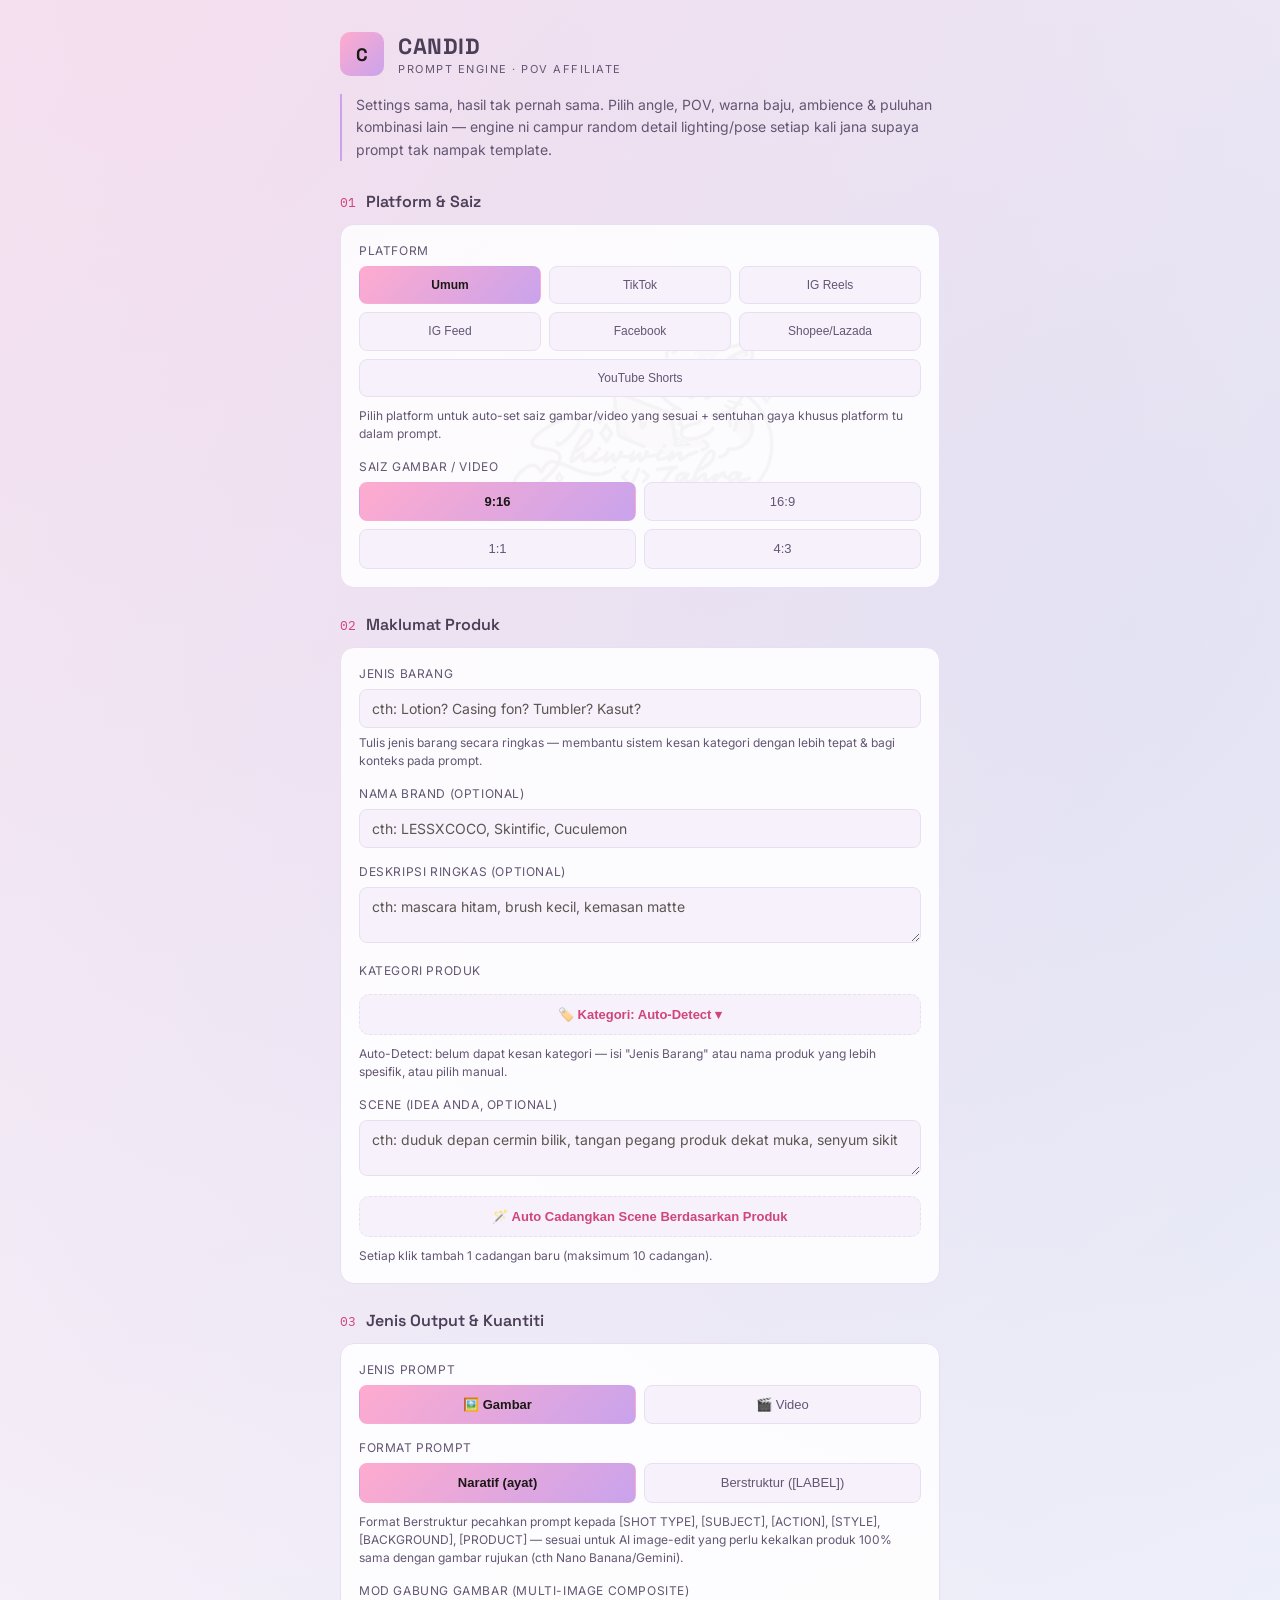
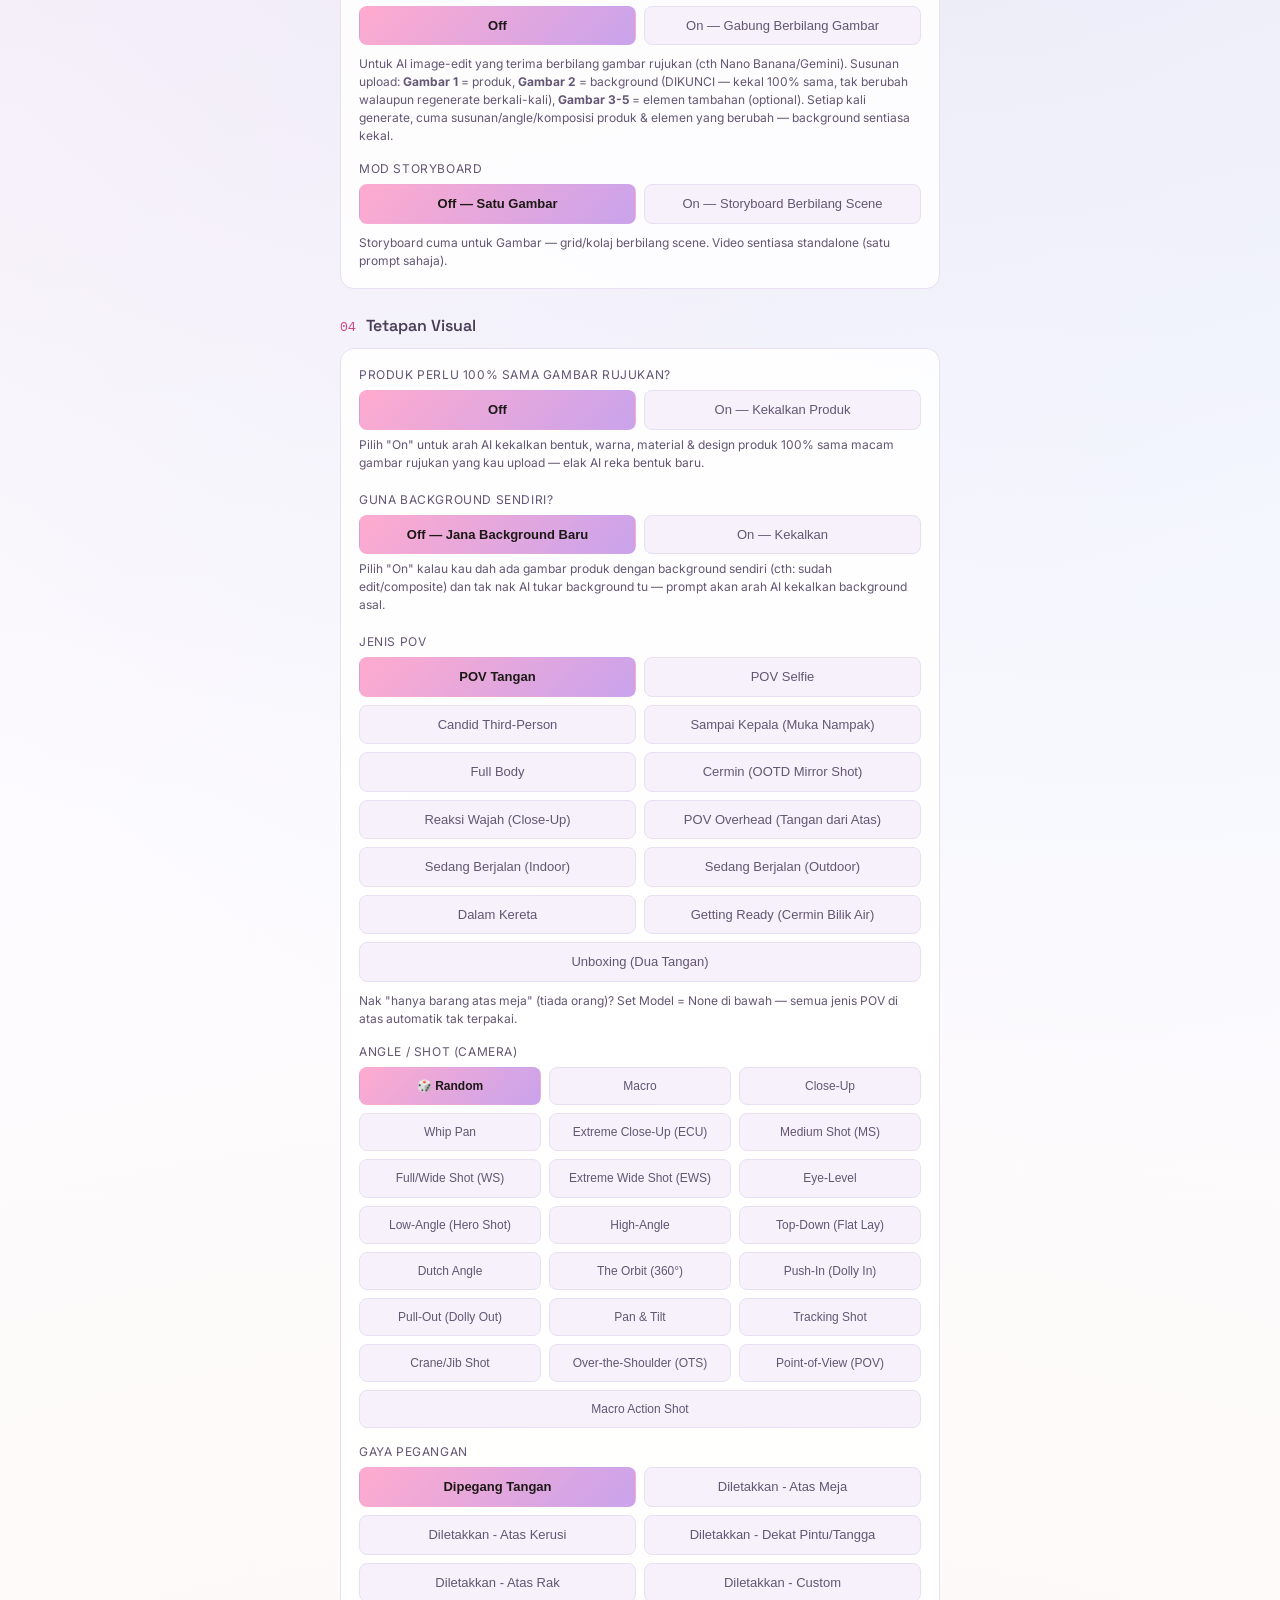
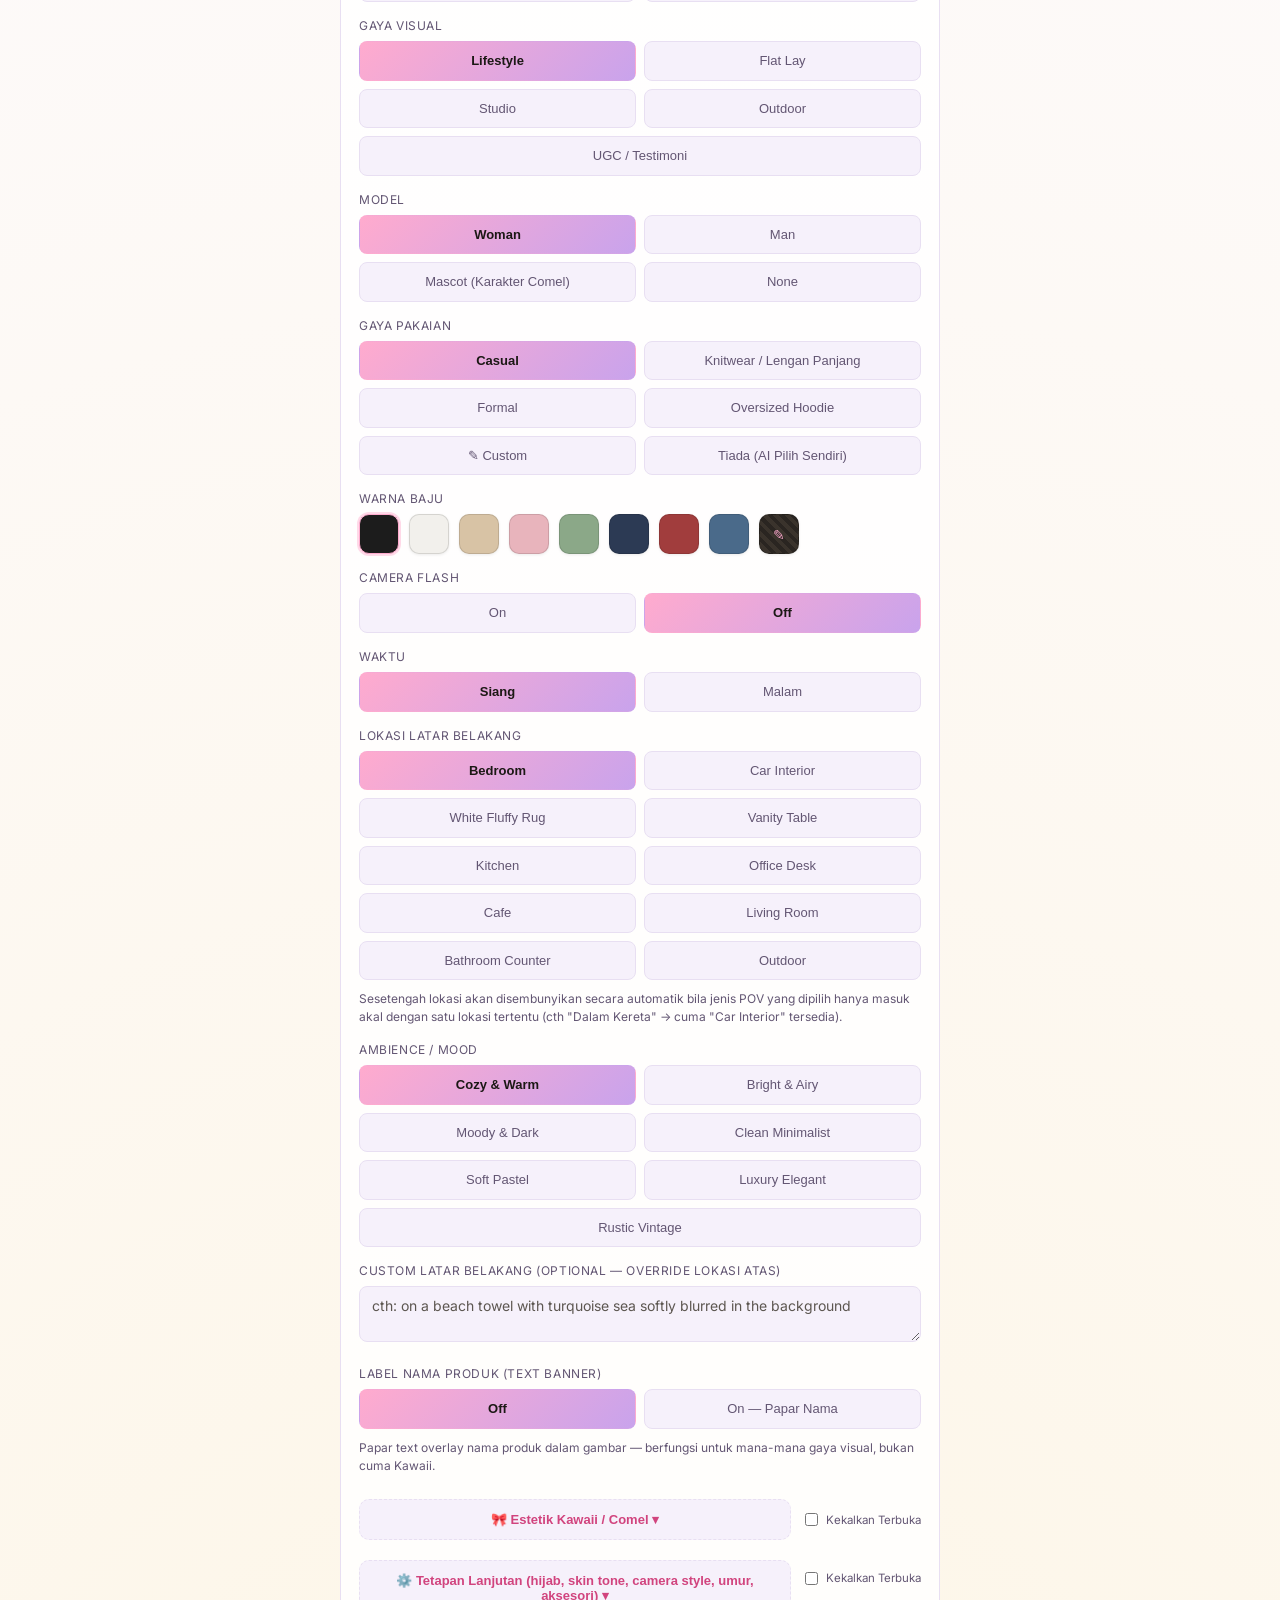
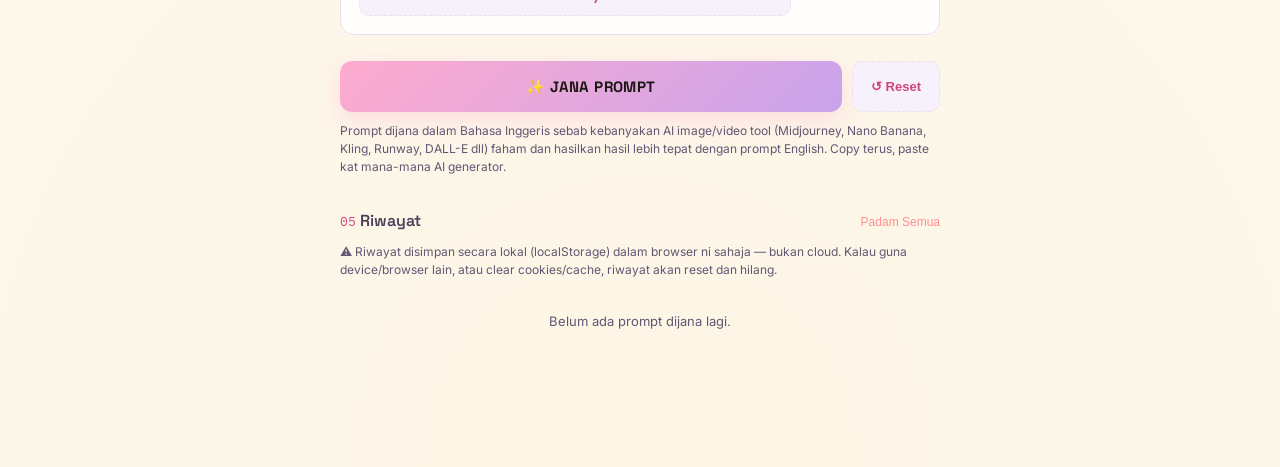
==== commit b1c4dc9a: "Add watermark" ====
--- a/candid-prompt-studio.html
+++ b/candid-prompt-studio.html
@@ -7,6 +7,12 @@
     <link rel="stylesheet" href="css/styles.css" />
   </head>
   <body>
+    <img
+      class="watermark"
+      src="watermark/watermark-Black.png"
+      alt=""
+      aria-hidden="true"
+    />
     <div class="wrap">
       <div class="header">
         <div class="logo">C</div>
--- a/css/styles.css
+++ b/css/styles.css
@@ -46,7 +46,22 @@
         padding-bottom: 60px;
       }
 
+      .watermark {
+        position: fixed;
+        top: 50%;
+        left: 50%;
+        transform: translate(-50%, -50%);
+        width: 360px;
+        max-width: 55vw;
+        opacity: 0.22;
+        z-index: 0;
+        pointer-events: none;
+        user-select: none;
+      }
+
       .wrap {
+        position: relative;
+        z-index: 1;
         max-width: 640px;
         margin: 0 auto;
         padding: 32px 20px;
@@ -118,7 +133,7 @@
         font-size: 16px;
       }
       .panel {
-        background: var(--panel);
+        background: rgba(255, 255, 255, 0.85);
         border: 1px solid var(--border);
         border-radius: 14px;
         padding: 18px;
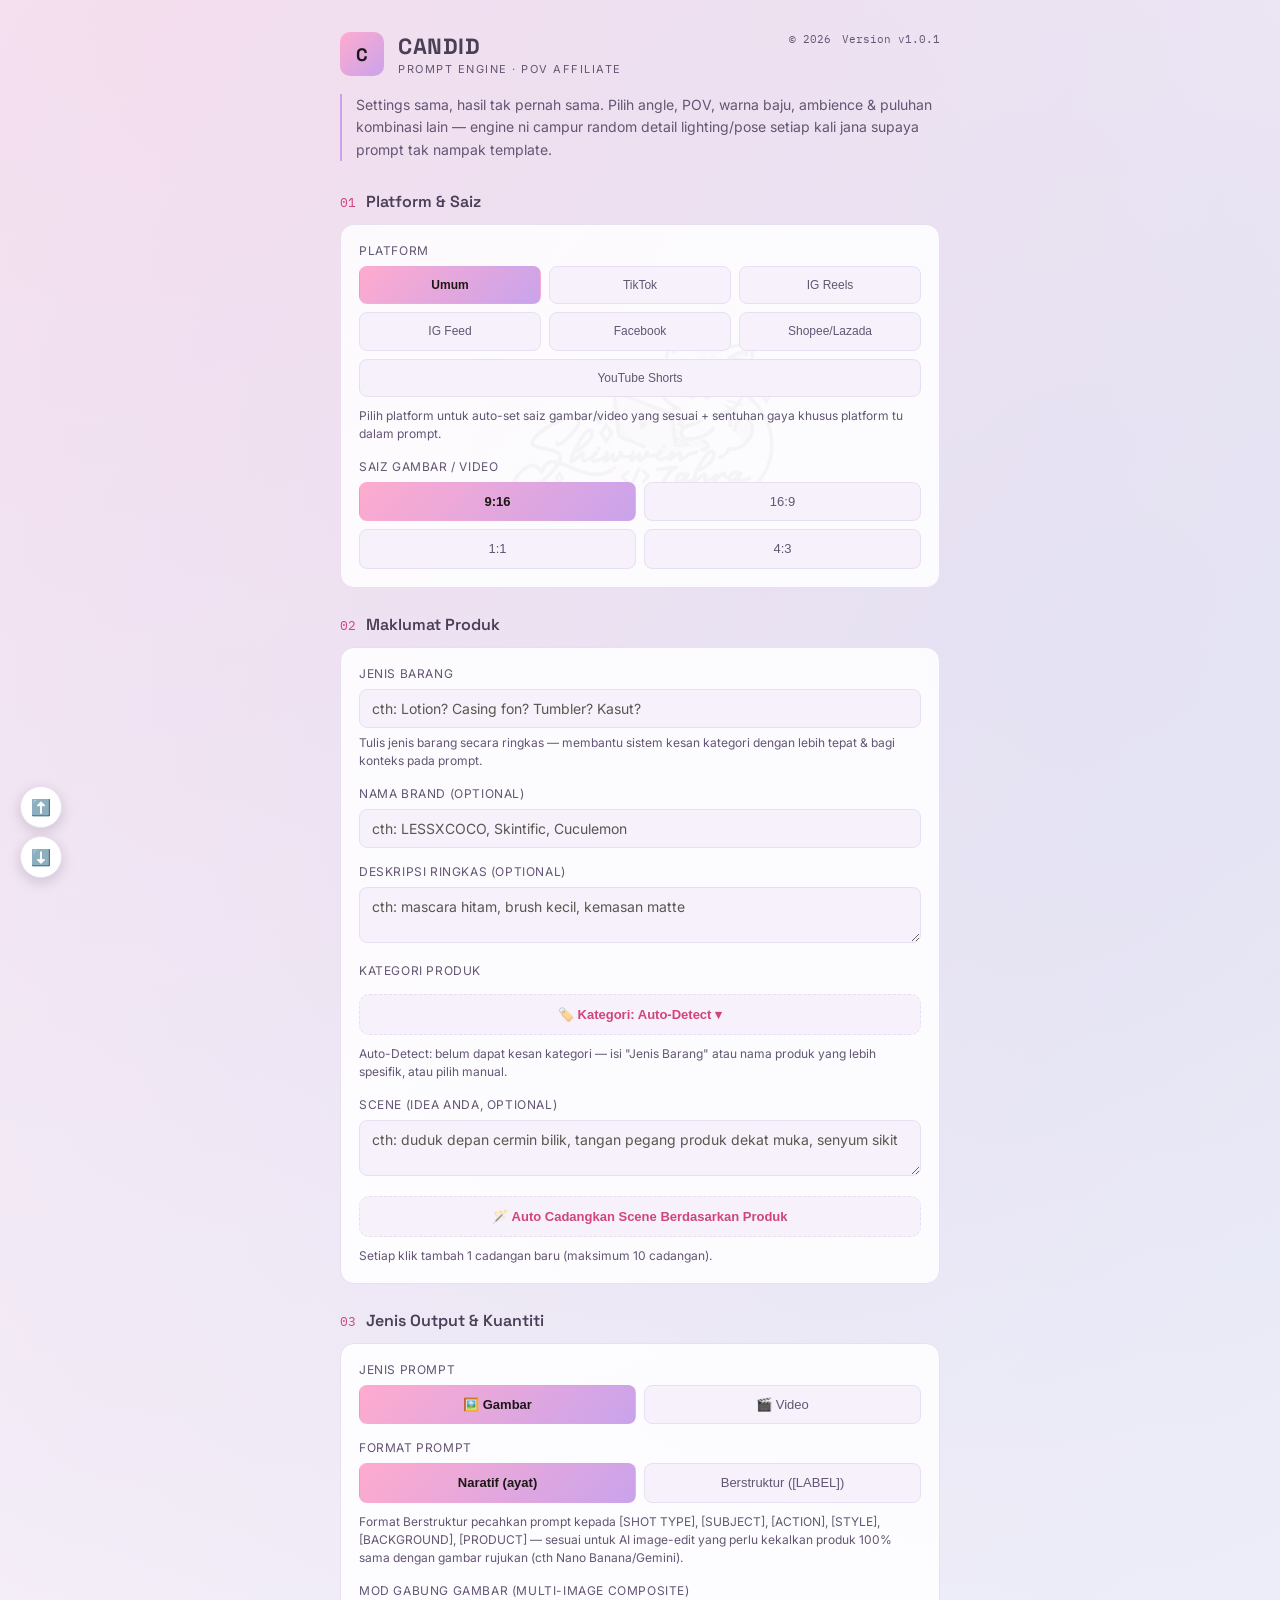
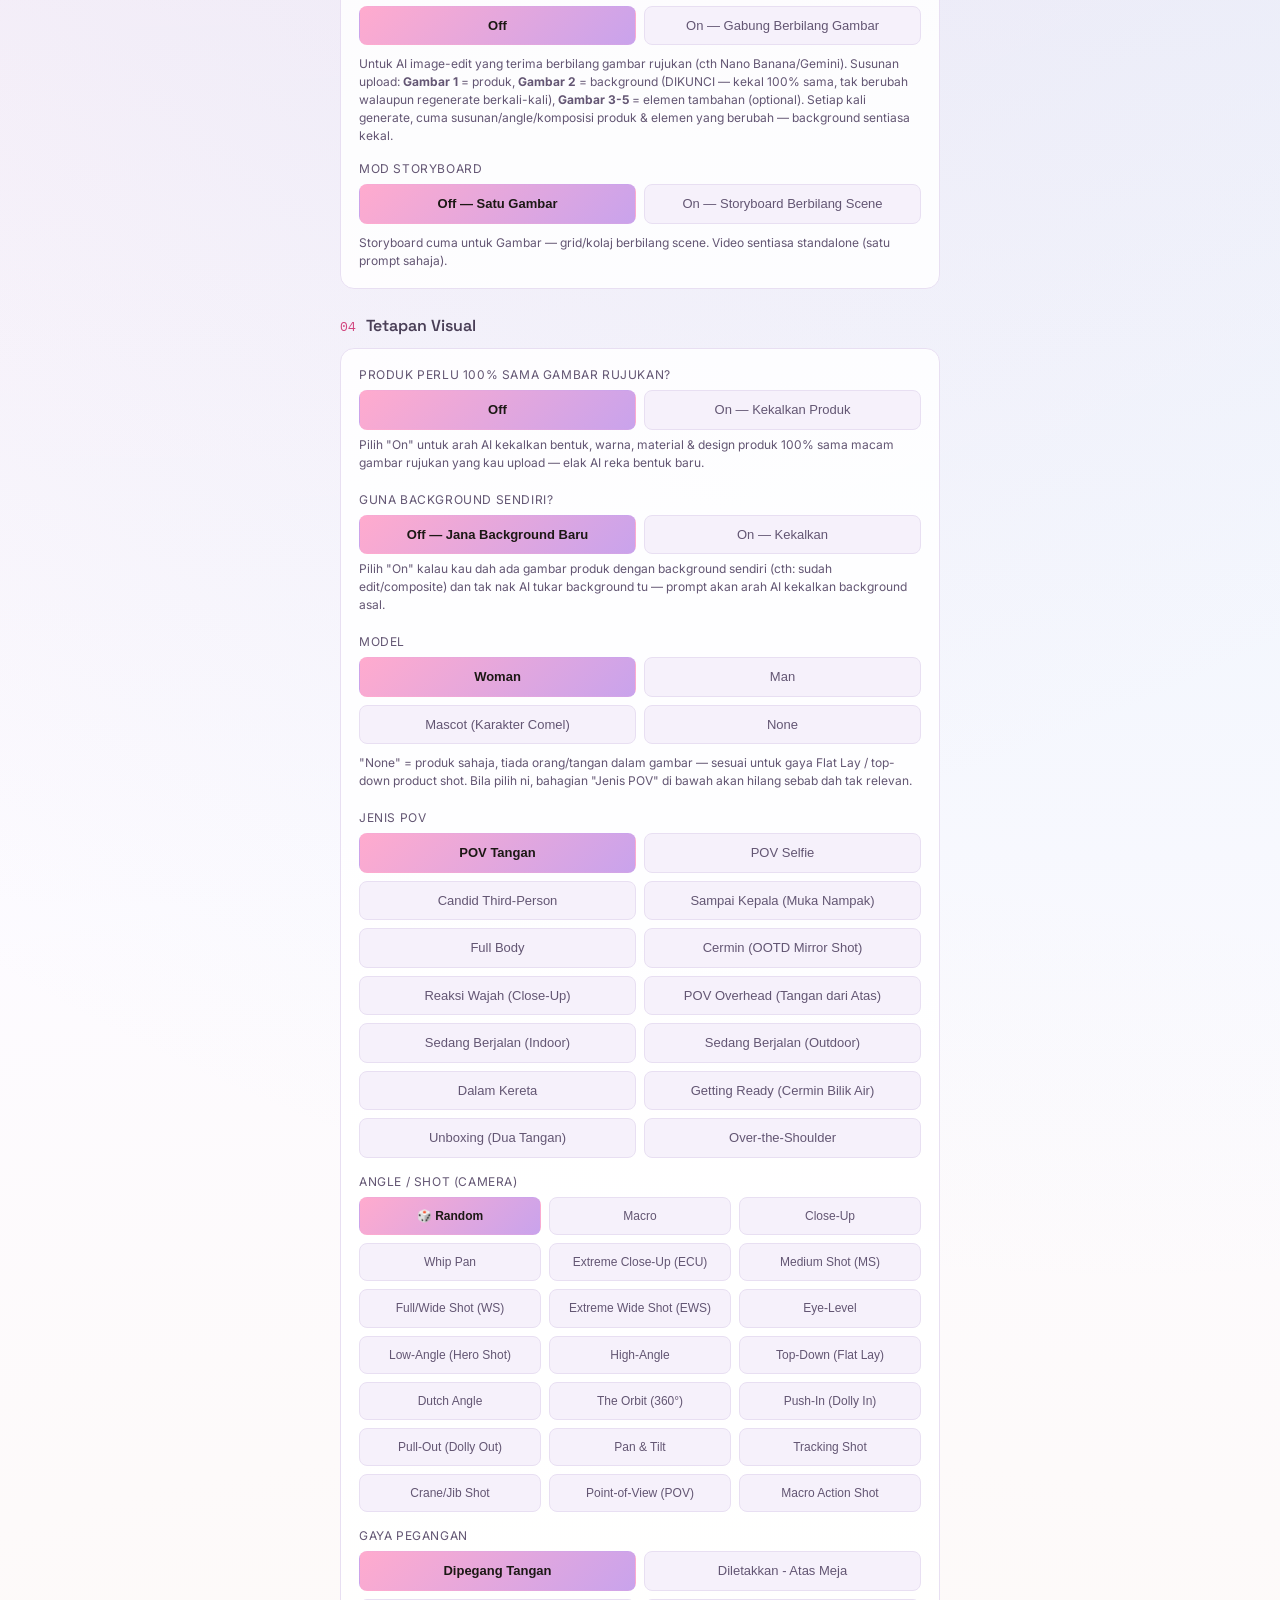
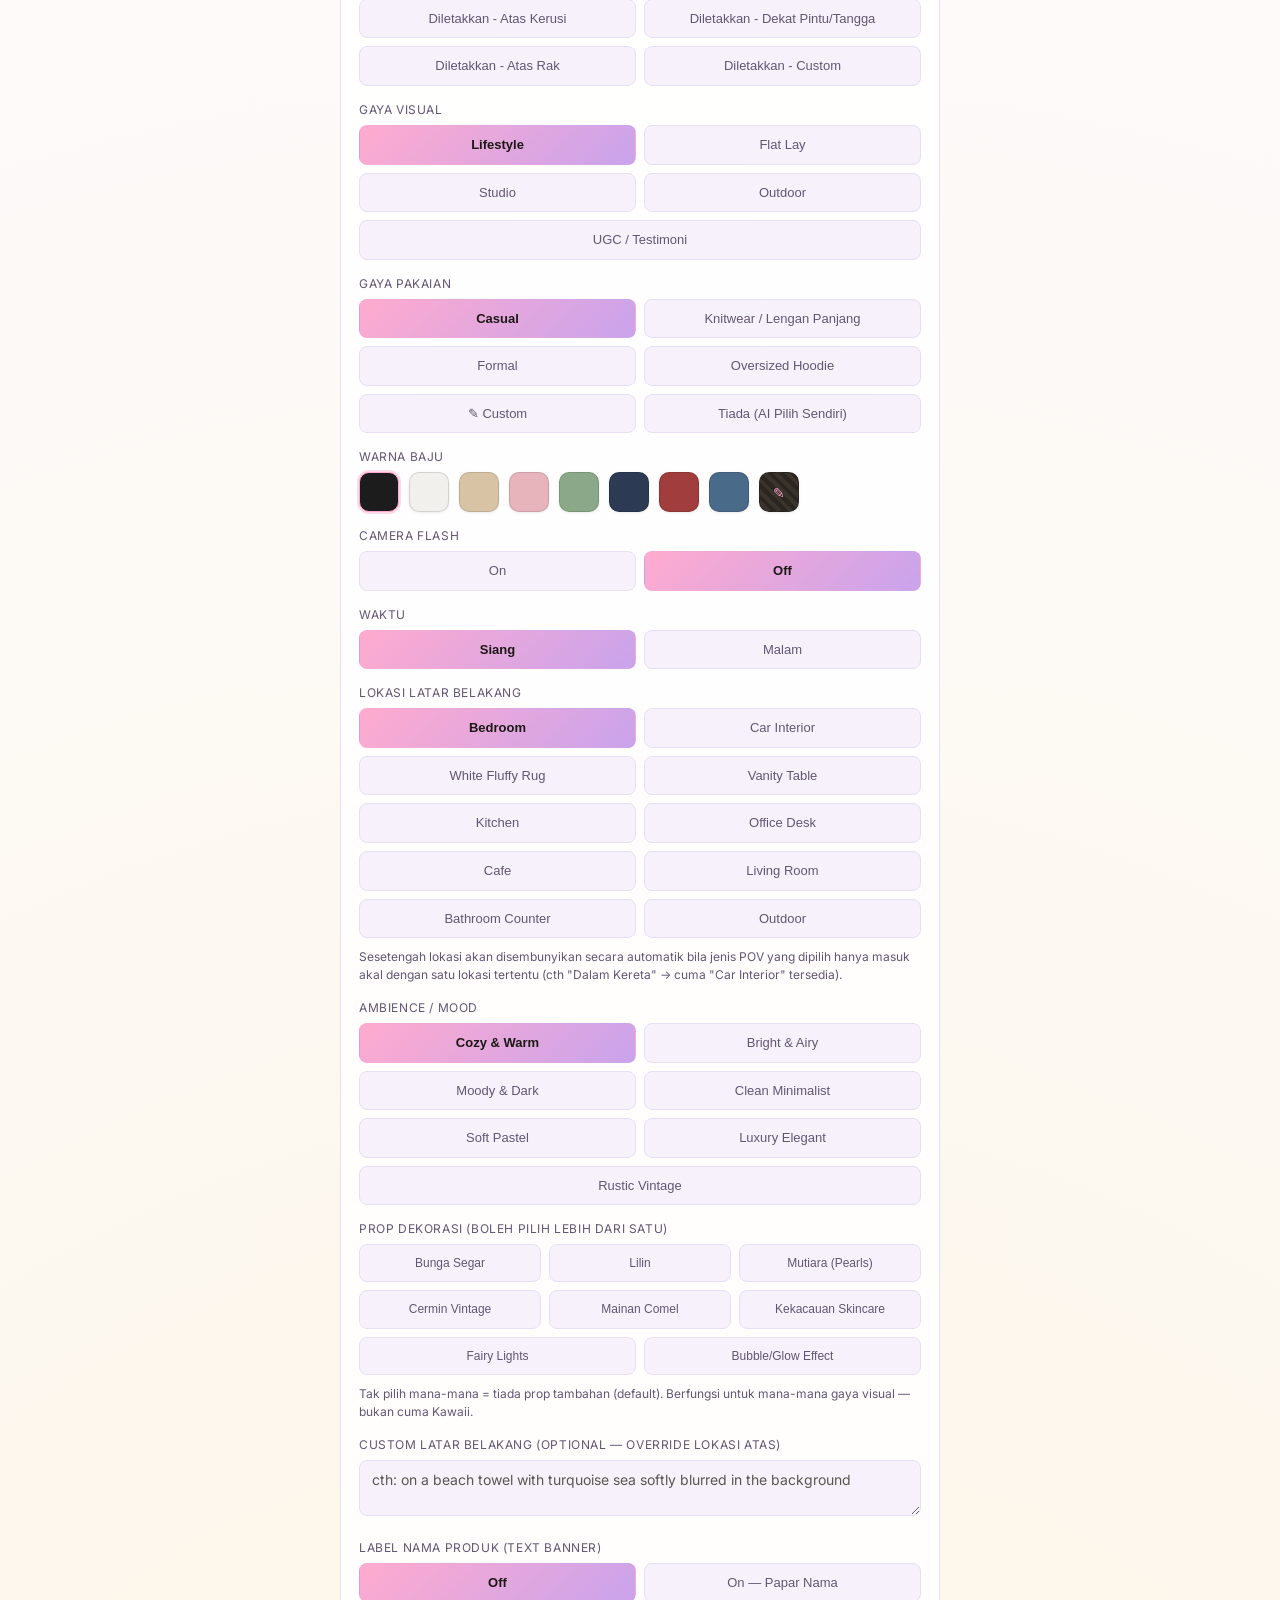
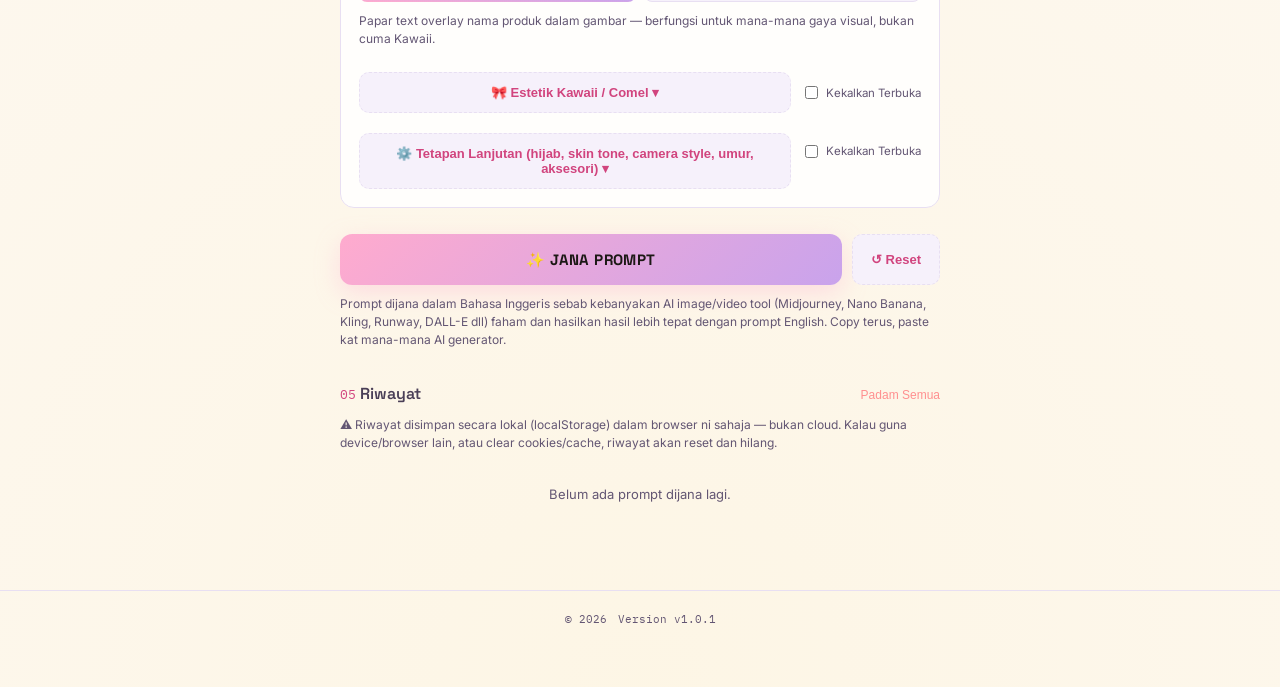
==== commit abad8bef: "Fix candid logic" ====
--- a/candid-prompt-studio.html
+++ b/candid-prompt-studio.html
@@ -16,10 +16,11 @@
     <div class="wrap">
       <div class="header">
         <div class="logo">C</div>
-        <div>
+        <div style="flex: 1">
           <div class="brand-name">CANDID</div>
           <div class="brand-sub">Prompt Engine · POV Affiliate</div>
         </div>
+        <span class="version-tag">© 2026&emsp;Version v1.0.1</span>
       </div>
       <div class="tagline">
         Settings sama, hasil tak pernah sama. Pilih angle, POV, warna baju,
@@ -404,6 +405,25 @@
                 dua-dua ni tak guna caption generic.)
               </div>
 
+              <div id="captionLanguageField">
+                <label class="field-label" style="margin-top: 16px"
+                  >Bahasa Caption</label
+                >
+                <div class="pill-group" data-group="captionLanguage">
+                  <button class="pill small active" data-value="auto">
+                    Auto (Melayu/English)
+                  </button>
+                  <button class="pill small" data-value="ms">
+                    Bahasa Melayu
+                  </button>
+                  <button class="pill small" data-value="en">English</button>
+                </div>
+                <div class="note">
+                  Auto biar AI pilih bahasa ikut produk. Pilih manual kalau
+                  nak caption konsisten dalam satu bahasa sahaja.
+                </div>
+              </div>
+
               <div id="panelCountField">
                 <div class="qty-row" style="margin-top: 16px">
                   <label class="field-label" id="quantityLabel"
@@ -519,6 +539,28 @@
             prompt akan arah AI kekalkan background asal.
           </div>
 
+          <label class="field-label" style="margin-top: 20px">Model</label>
+          <div class="pill-group" data-group="model">
+            <button class="pill active" data-value="woman">Woman</button>
+            <button class="pill" data-value="man">Man</button>
+            <button class="pill" data-value="mascot">
+              Mascot (Karakter Comel)
+            </button>
+            <button class="pill" data-value="none">None</button>
+          </div>
+          <div class="note" id="mascotNote" style="display: none">
+            Mascot = karakter comel original (bukan manusia sebenar) yang
+            pegang/berinteraksi dengan produk — sesuai untuk brand identity.
+            Design sentiasa original, bukan karakter berlesen (bukan Hello
+            Kitty/My Melody/dll).
+          </div>
+          <div class="note">
+            "None" = produk sahaja, tiada orang/tangan dalam gambar — sesuai
+            untuk gaya Flat Lay / top-down product shot. Bila pilih ni,
+            bahagian "Jenis POV" di bawah akan hilang sebab dah tak relevan.
+          </div>
+
+          <div id="povTypeField">
           <label class="field-label" style="margin-top: 20px">Jenis POV</label>
           <div class="pill-group" data-group="povType">
             <button class="pill active" data-value="hand">POV Tangan</button>
@@ -566,10 +608,10 @@
             <button class="pill" data-value="unboxing" id="povUnboxing">
               Unboxing (Dua Tangan)
             </button>
-          </div>
-          <div class="note">
-            Nak "hanya barang atas meja" (tiada orang)? Set Model = None di
-            bawah — semua jenis POV di atas automatik tak terpakai.
+            <button class="pill" data-value="overshoulder" id="povOverShoulder">
+              Over-the-Shoulder
+            </button>
+          </div>
           </div>
 
           <label class="field-label">Angle / Shot (Camera)</label>
@@ -670,22 +712,6 @@
             <button class="pill" data-value="studio">Studio</button>
             <button class="pill" data-value="outdoor">Outdoor</button>
             <button class="pill" data-value="ugc">UGC / Testimoni</button>
-          </div>
-
-          <label class="field-label">Model</label>
-          <div class="pill-group" data-group="model">
-            <button class="pill active" data-value="woman">Woman</button>
-            <button class="pill" data-value="man">Man</button>
-            <button class="pill" data-value="mascot">
-              Mascot (Karakter Comel)
-            </button>
-            <button class="pill" data-value="none">None</button>
-          </div>
-          <div class="note" id="mascotNote" style="display: none">
-            Mascot = karakter comel original (bukan manusia sebenar) yang
-            pegang/berinteraksi dengan produk — sesuai untuk brand identity.
-            Design sentiasa original, bukan karakter berlesen (bukan Hello
-            Kitty/My Melody/dll).
           </div>
 
           <div id="outfitField">
@@ -847,6 +873,40 @@
             </div>
           </div>
 
+          <div id="propsField">
+            <label class="field-label" style="margin-top: 16px"
+              >Prop Dekorasi (boleh pilih lebih dari satu)</label
+            >
+            <div class="pill-group" data-group="props" data-multi="true">
+              <button class="pill small" data-value="flowers">
+                Bunga Segar
+              </button>
+              <button class="pill small" data-value="candles">Lilin</button>
+              <button class="pill small" data-value="pearls">
+                Mutiara (Pearls)
+              </button>
+              <button class="pill small" data-value="vintagemirror">
+                Cermin Vintage
+              </button>
+              <button class="pill small" data-value="plush">
+                Mainan Comel
+              </button>
+              <button class="pill small" data-value="skincareclutter">
+                Kekacauan Skincare
+              </button>
+              <button class="pill small" data-value="fairylights">
+                Fairy Lights
+              </button>
+              <button class="pill small" data-value="bubbles">
+                Bubble/Glow Effect
+              </button>
+            </div>
+            <div class="note">
+              Tak pilih mana-mana = tiada prop tambahan (default). Berfungsi
+              untuk mana-mana gaya visual — bukan cuma Kawaii.
+            </div>
+          </div>
+
           <div id="weatherField" class="hidden">
             <label class="field-label">Cuaca (untuk outdoor)</label>
             <div class="pill-group" data-group="weather">
@@ -1004,30 +1064,6 @@
             <div class="note">
               Tak pilih mana-mana = tiada doodle (default).
             </div>
-
-            <div id="propsField">
-              <label class="field-label" style="margin-top: 16px"
-                >Prop Dekorasi (boleh pilih lebih dari satu)</label
-              >
-              <div class="pill-group" data-group="props" data-multi="true">
-                <button class="pill small" data-value="flowers">
-                  Bunga Segar
-                </button>
-                <button class="pill small" data-value="candles">Lilin</button>
-                <button class="pill small" data-value="plush">
-                  Mainan Comel
-                </button>
-                <button class="pill small" data-value="skincareclutter">
-                  Kekacauan Skincare
-                </button>
-                <button class="pill small" data-value="fairylights">
-                  Fairy Lights
-                </button>
-                <button class="pill small" data-value="bubbles">
-                  Bubble/Glow Effect
-                </button>
-              </div>
-            </div>
           </div>
 
           <div style="display: flex; align-items: center; gap: 10px">
@@ -1140,6 +1176,9 @@
           ><span></span><span></span><span></span><span></span><span></span
           ><span></span><span></span>
         </div>
+        <button class="skip-to-copy-btn" id="skipToCopyBtn">
+          ⬇️ Skip Ke Bawah (Copy)
+        </button>
         <div id="framesContainer"></div>
         <div class="output-actions">
           <button class="copy-btn" id="copyAllBtn">📋 Copy Semua</button>
@@ -1177,10 +1216,19 @@
       </div>
     </div>
 
+    <footer class="tool-footer">
+      <span class="version-tag">© 2026&emsp;Version v1.0.1</span>
+    </footer>
+
     <button class="float-collapse-btn hidden" id="floatCollapseBtn">
       🔽 Kecilkan
     </button>
 
+    <div class="scroll-nav">
+      <button class="scroll-nav-btn" id="scrollTopBtn" title="Ke Atas" aria-label="Scroll ke atas">⬆️</button>
+      <button class="scroll-nav-btn" id="scrollBottomBtn" title="Ke Bawah" aria-label="Scroll ke bawah">⬇️</button>
+    </div>
+
     <script src="js/script.js"></script>
   </body>
 </html>
--- a/css/styles.css
+++ b/css/styles.css
@@ -100,6 +100,12 @@
         text-transform: uppercase;
         margin-top: 2px;
       }
+      .version-tag {
+        font-family: "IBM Plex Mono";
+        font-size: 11px;
+        color: var(--muted);
+        align-self: flex-start;
+      }
       .tagline {
         color: var(--muted);
         font-size: 14px;
@@ -412,6 +418,43 @@
         transform: scale(0.96);
       }
 
+      .scroll-nav {
+        position: fixed;
+        bottom: 22px;
+        left: 20px;
+        z-index: 50;
+        display: flex;
+        flex-direction: column;
+        gap: 8px;
+      }
+      .scroll-nav-btn {
+        width: 42px;
+        height: 42px;
+        border-radius: 50%;
+        border: 1px solid var(--border);
+        background: var(--panel);
+        font-size: 16px;
+        cursor: pointer;
+        box-shadow: 0 4px 14px rgba(0, 0, 0, 0.15);
+      }
+      .scroll-nav-btn:active {
+        transform: scale(0.94);
+      }
+
+      .skip-to-copy-btn {
+        display: block;
+        width: calc(100% - 36px);
+        margin: 10px 18px 0;
+        background: none;
+        border: 1px dashed var(--border-dark);
+        color: var(--teal);
+        font-size: 11.5px;
+        padding: 8px 10px;
+        border-radius: 6px;
+        cursor: pointer;
+        font-family: "Inter";
+      }
+
       .qty-row {
         display: flex;
         align-items: center;
@@ -572,6 +615,14 @@
         opacity: 0.5;
         cursor: not-allowed;
       }
+      .tool-footer {
+        position: relative;
+        z-index: 1;
+        text-align: center;
+        padding: 16px 20px 0;
+        border-top: 1px solid var(--border);
+        margin-top: 10px;
+      }
 
       .note {
         font-size: 12px;
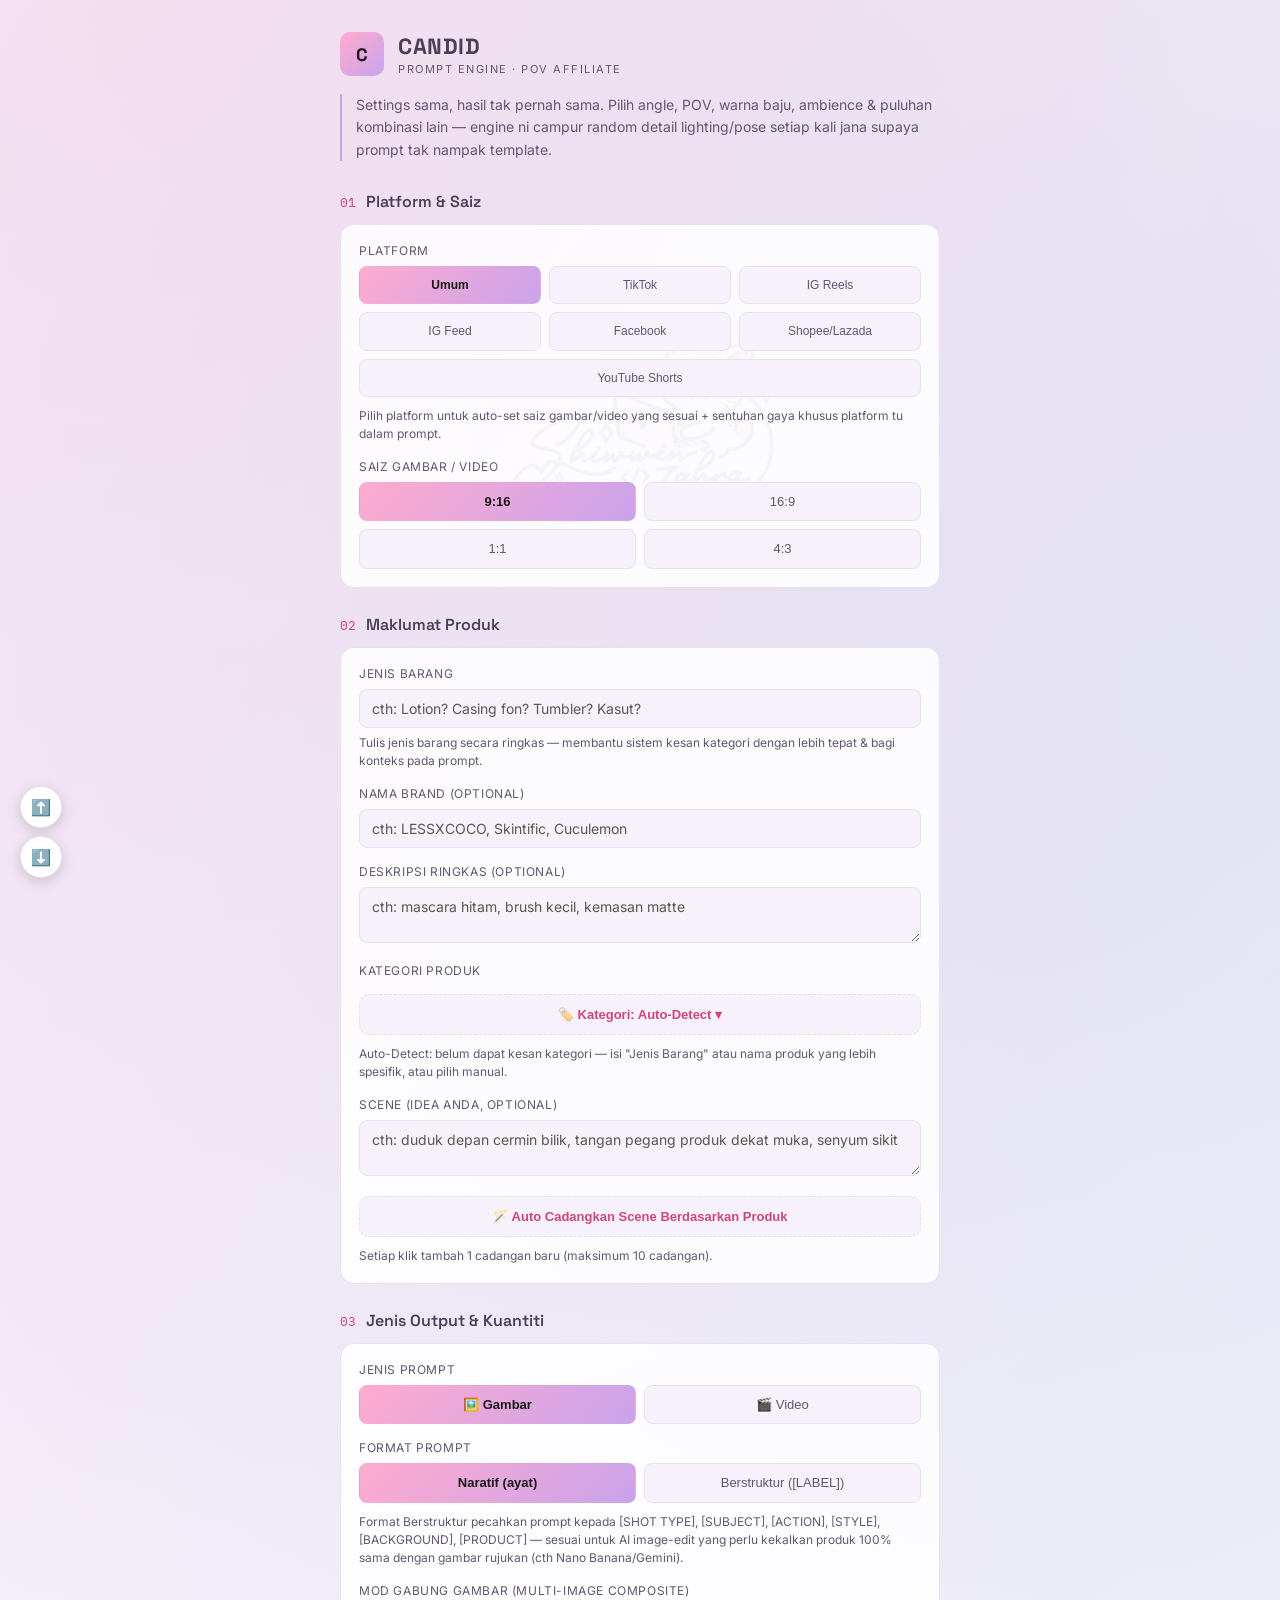
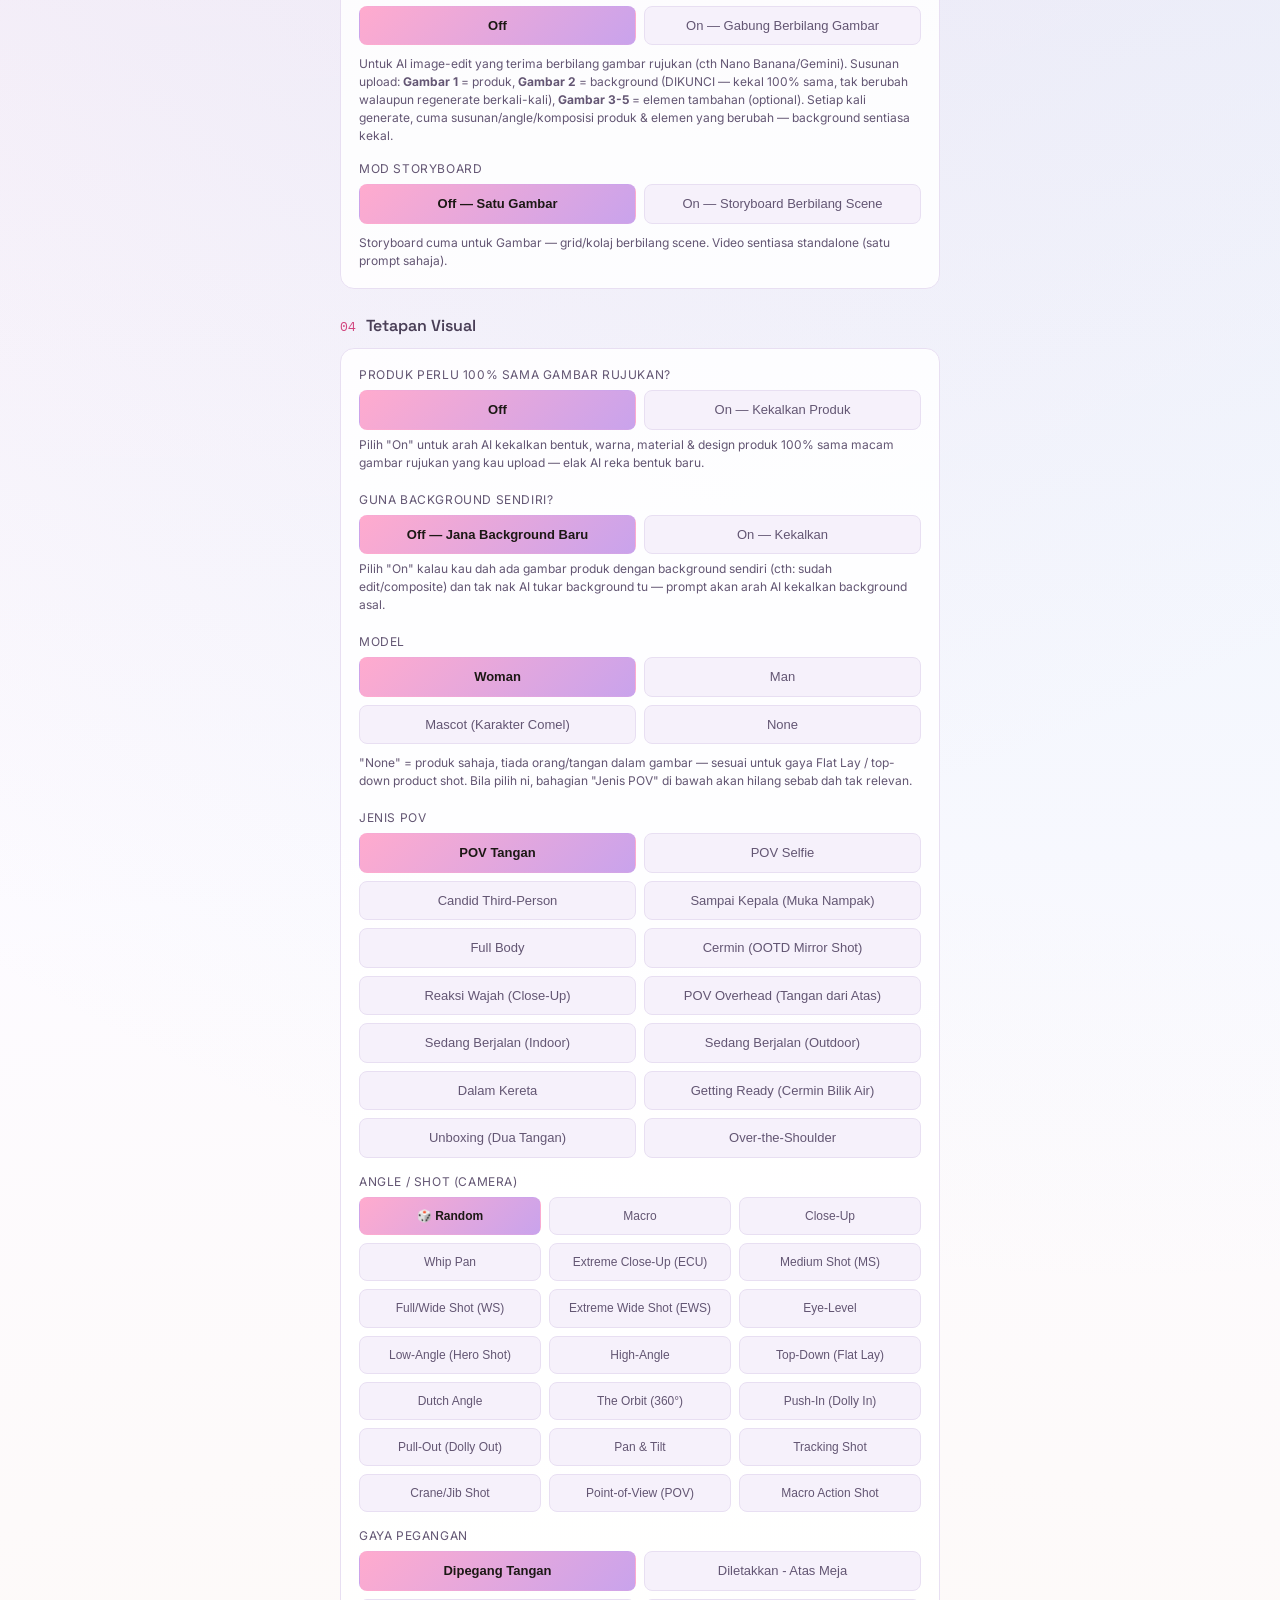
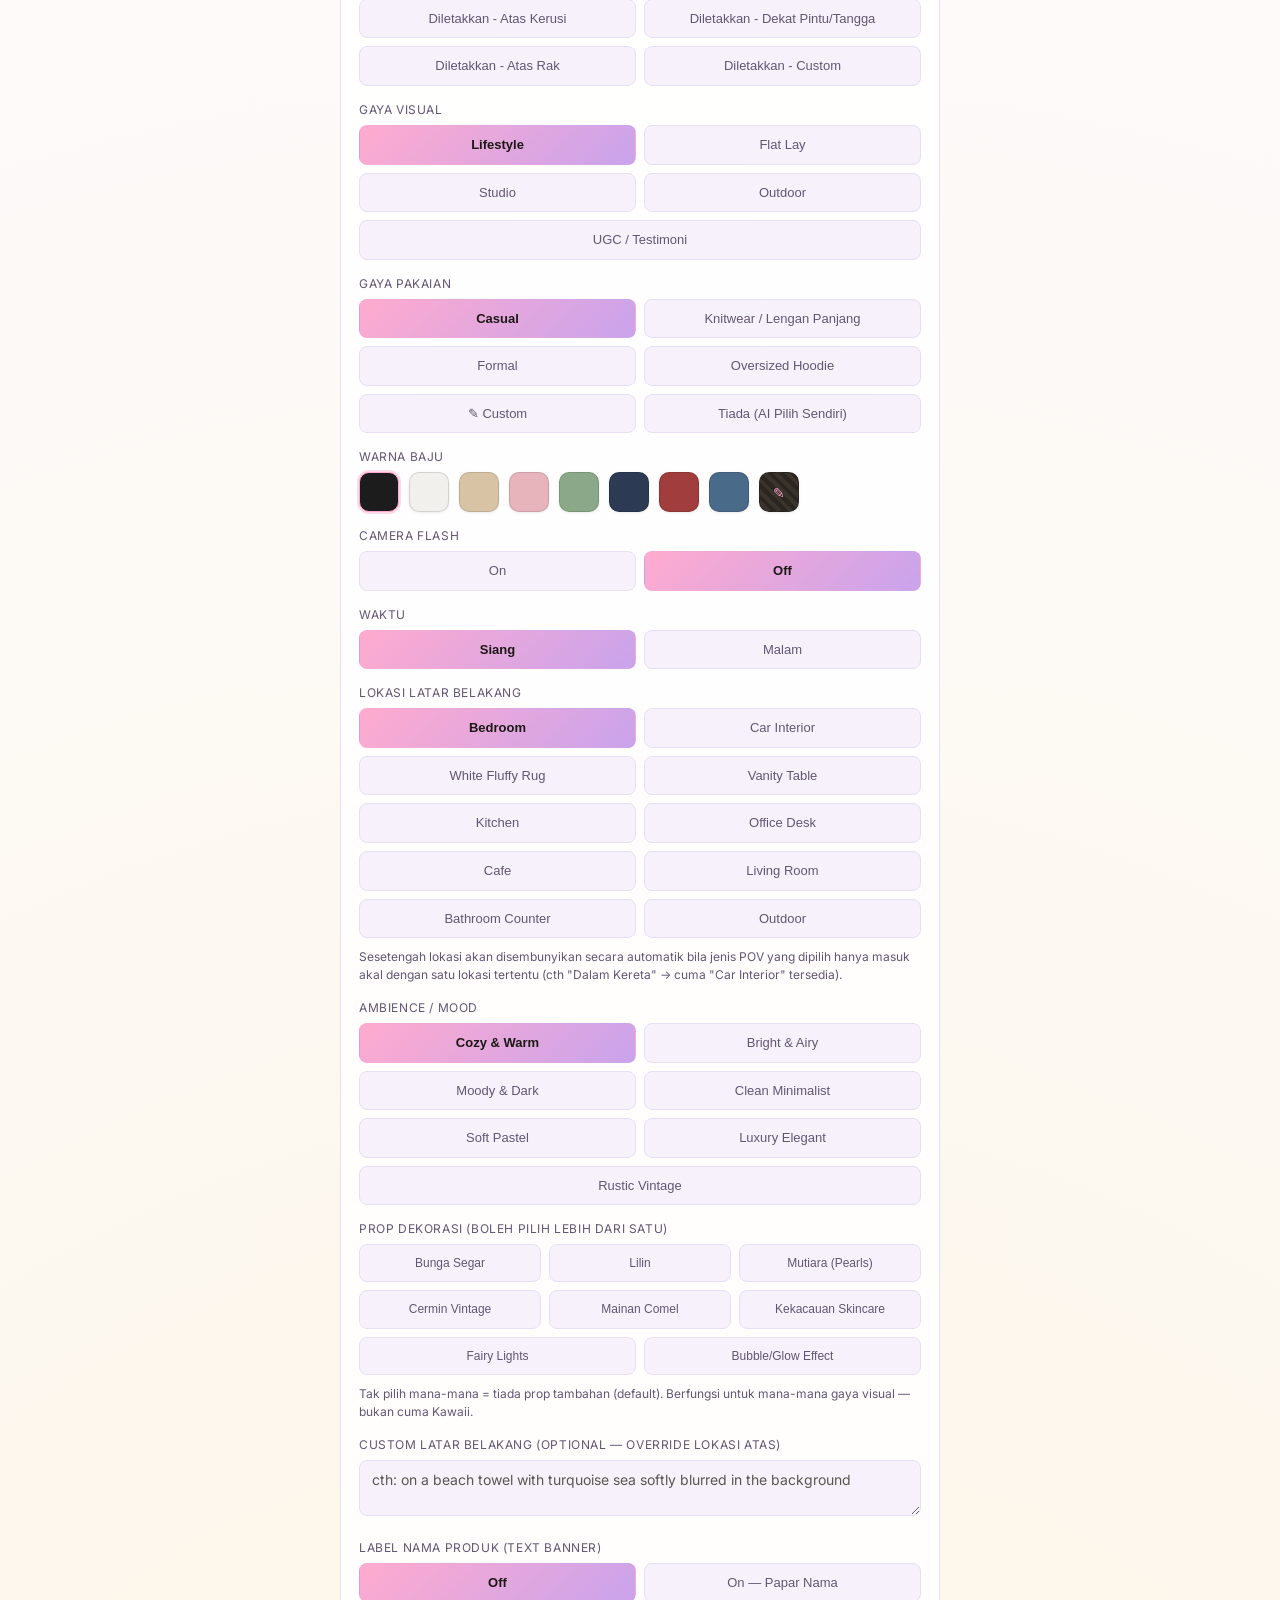
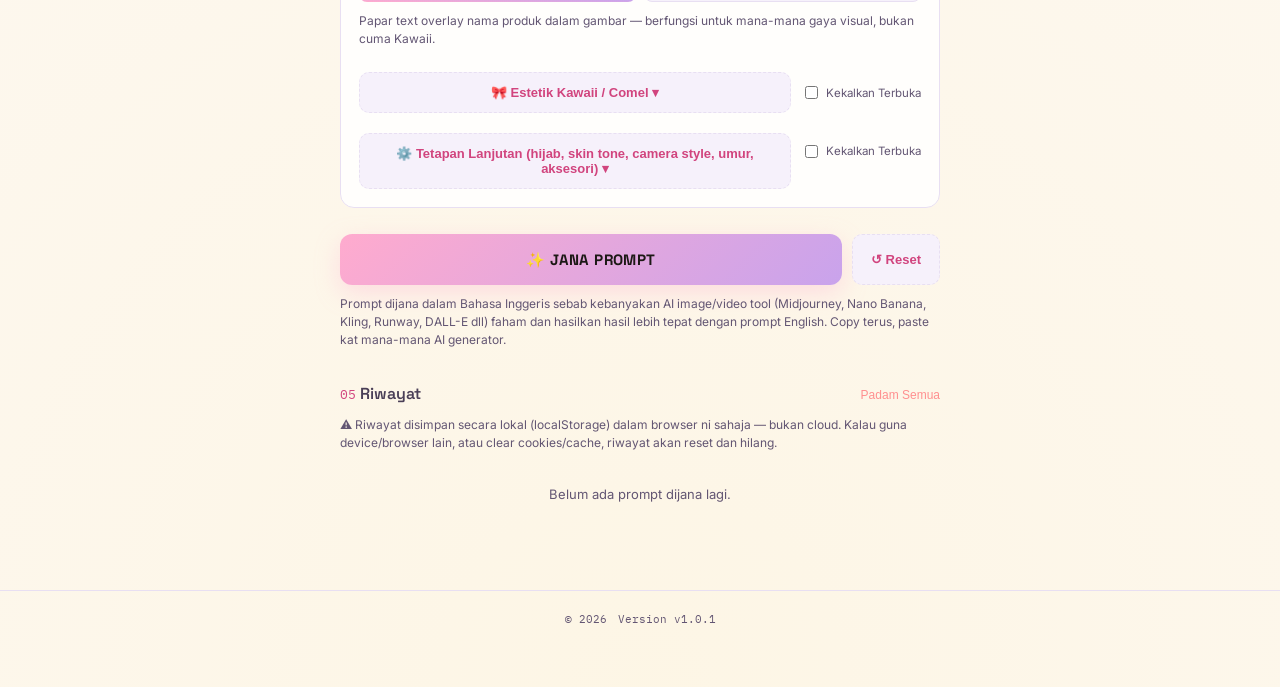
==== commit d38e19f6: "Remove version at header" ====
--- a/candid-prompt-studio.html
+++ b/candid-prompt-studio.html
@@ -16,11 +16,10 @@
     <div class="wrap">
       <div class="header">
         <div class="logo">C</div>
-        <div style="flex: 1">
+        <div>
           <div class="brand-name">CANDID</div>
           <div class="brand-sub">Prompt Engine · POV Affiliate</div>
         </div>
-        <span class="version-tag">© 2026&emsp;Version v1.0.1</span>
       </div>
       <div class="tagline">
         Settings sama, hasil tak pernah sama. Pilih angle, POV, warna baju,
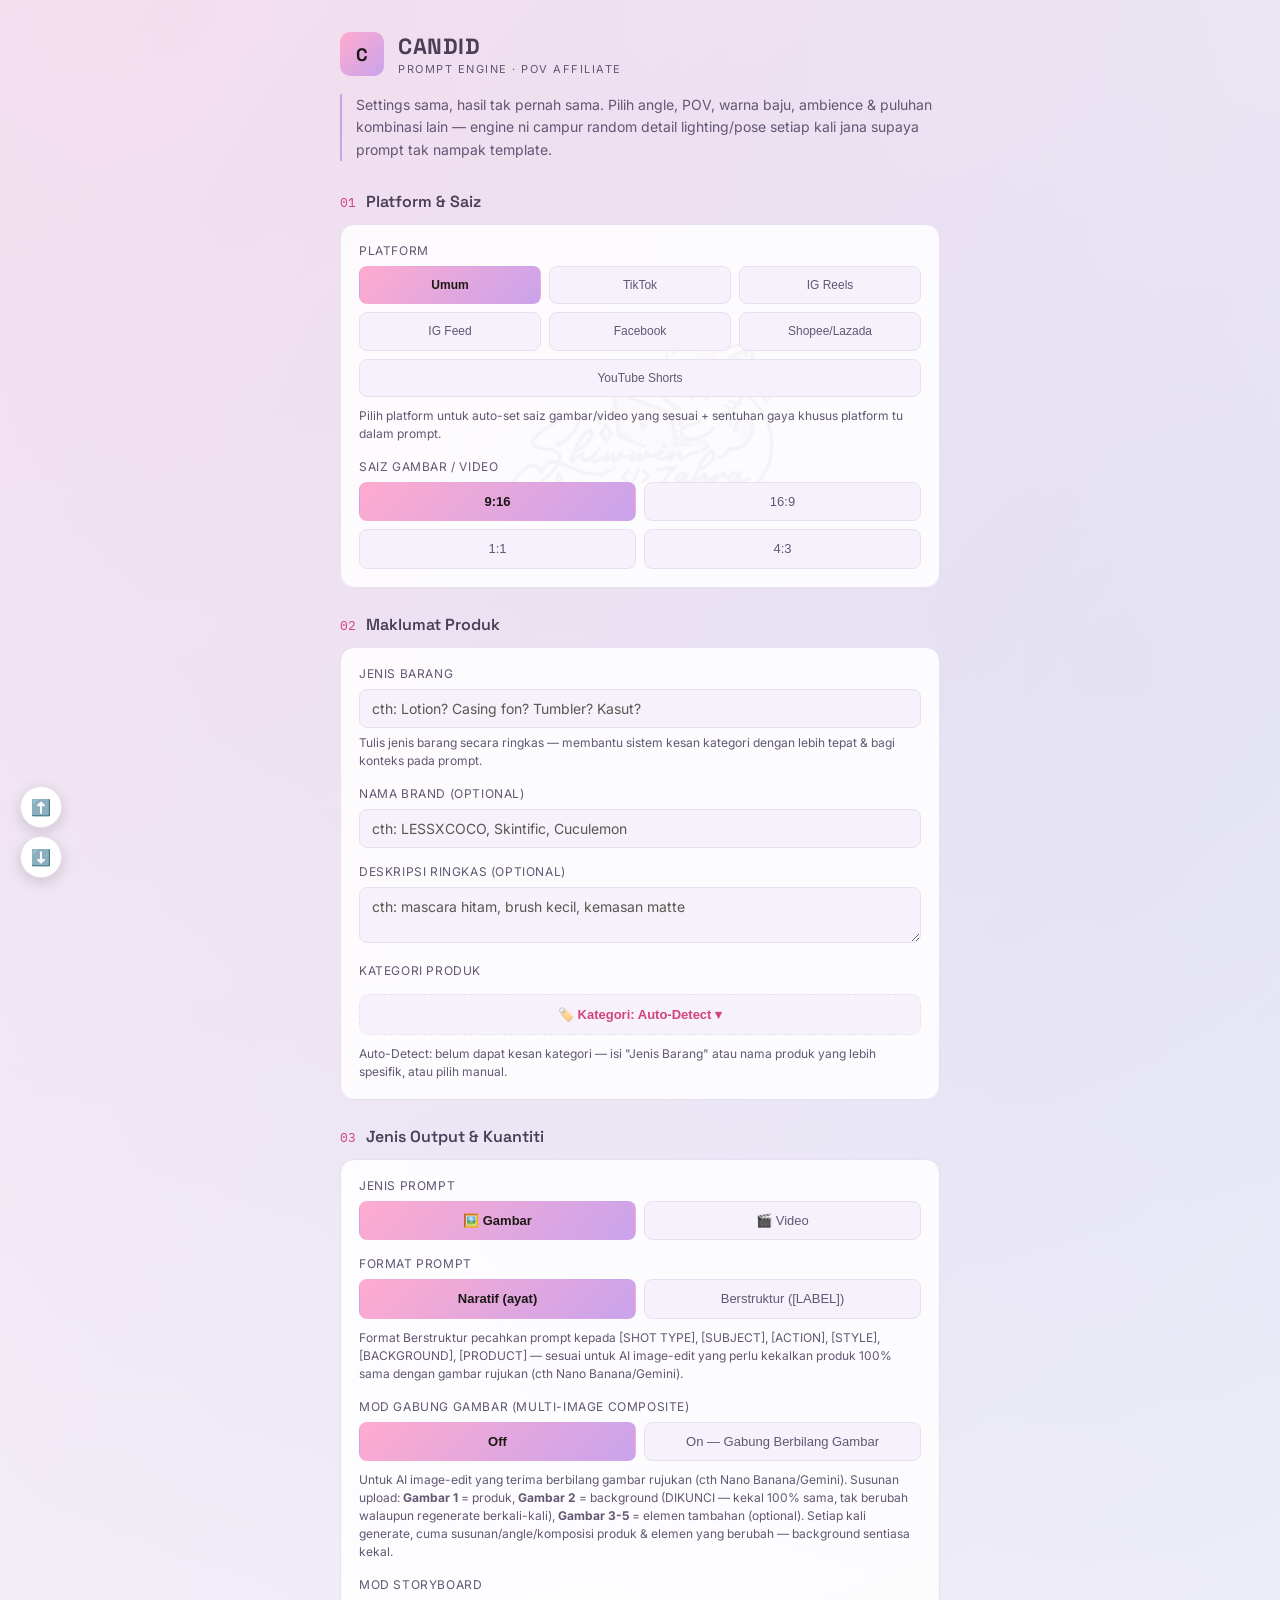
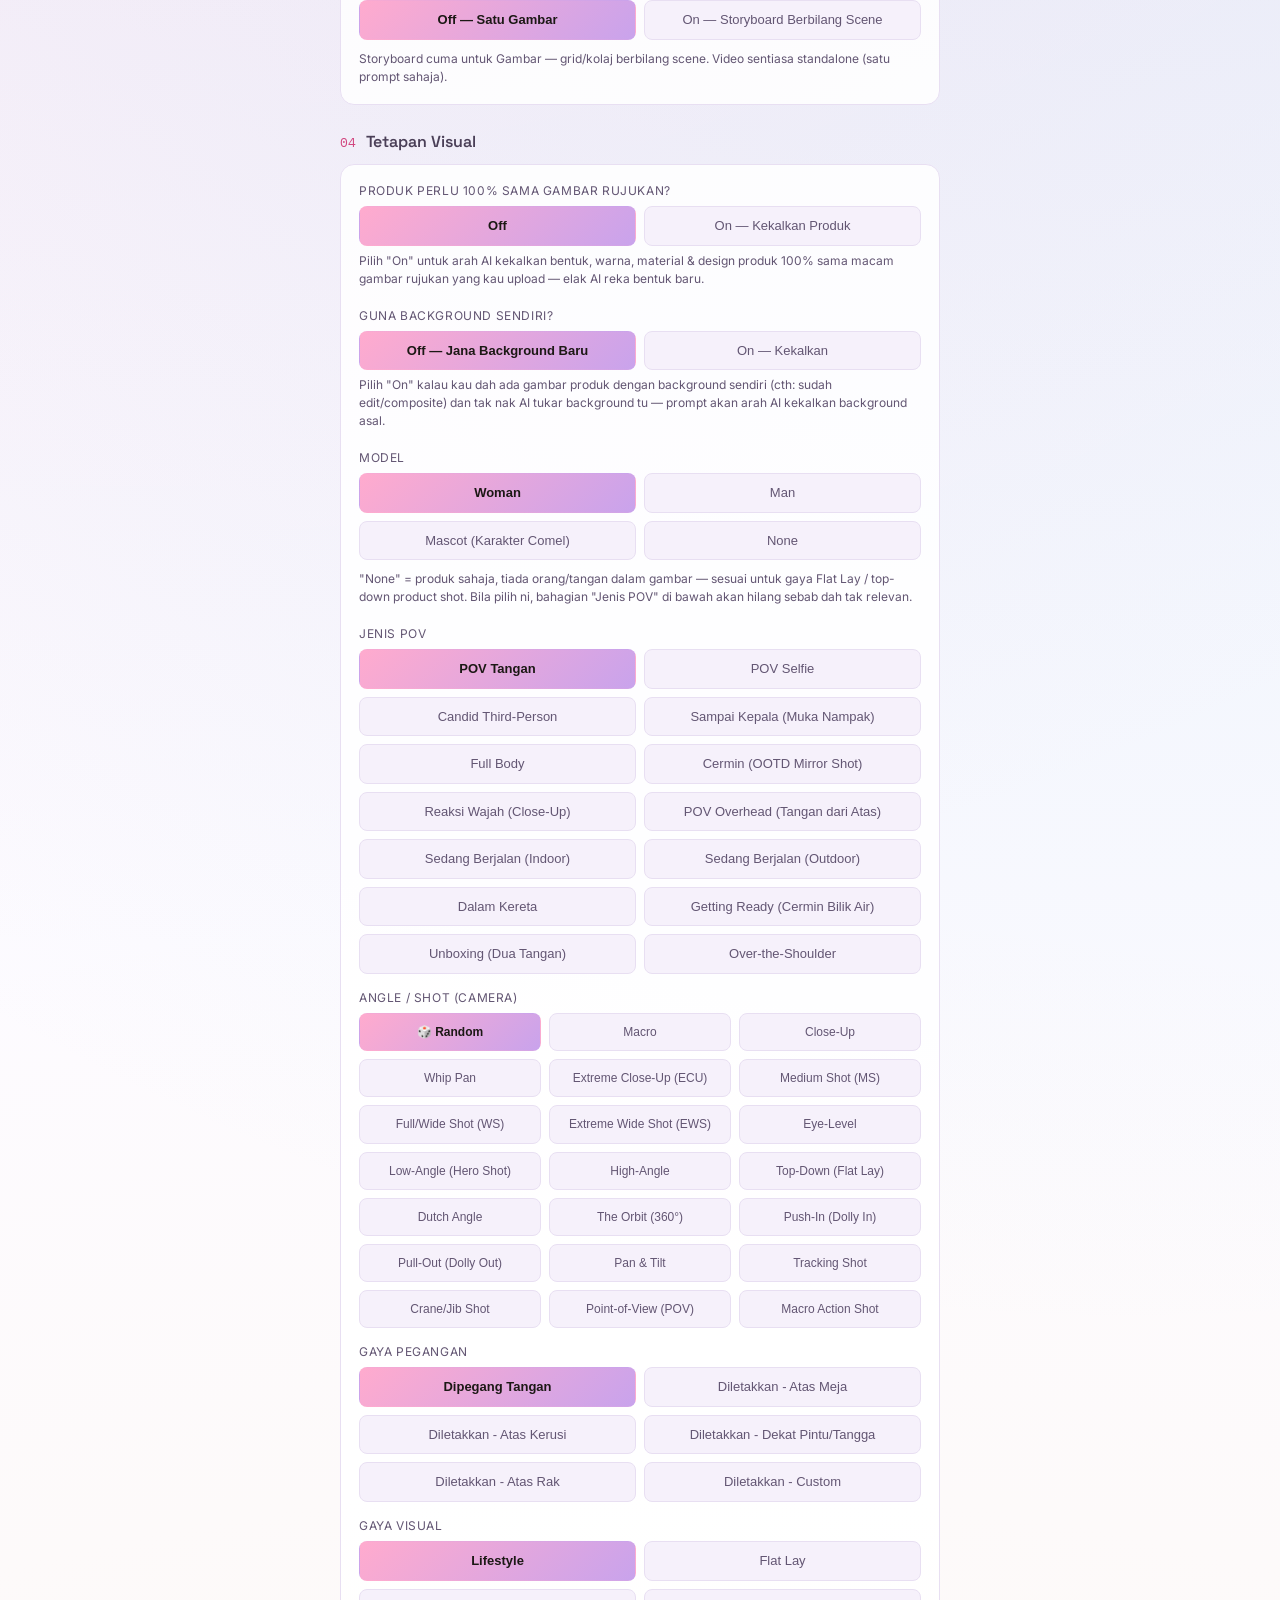
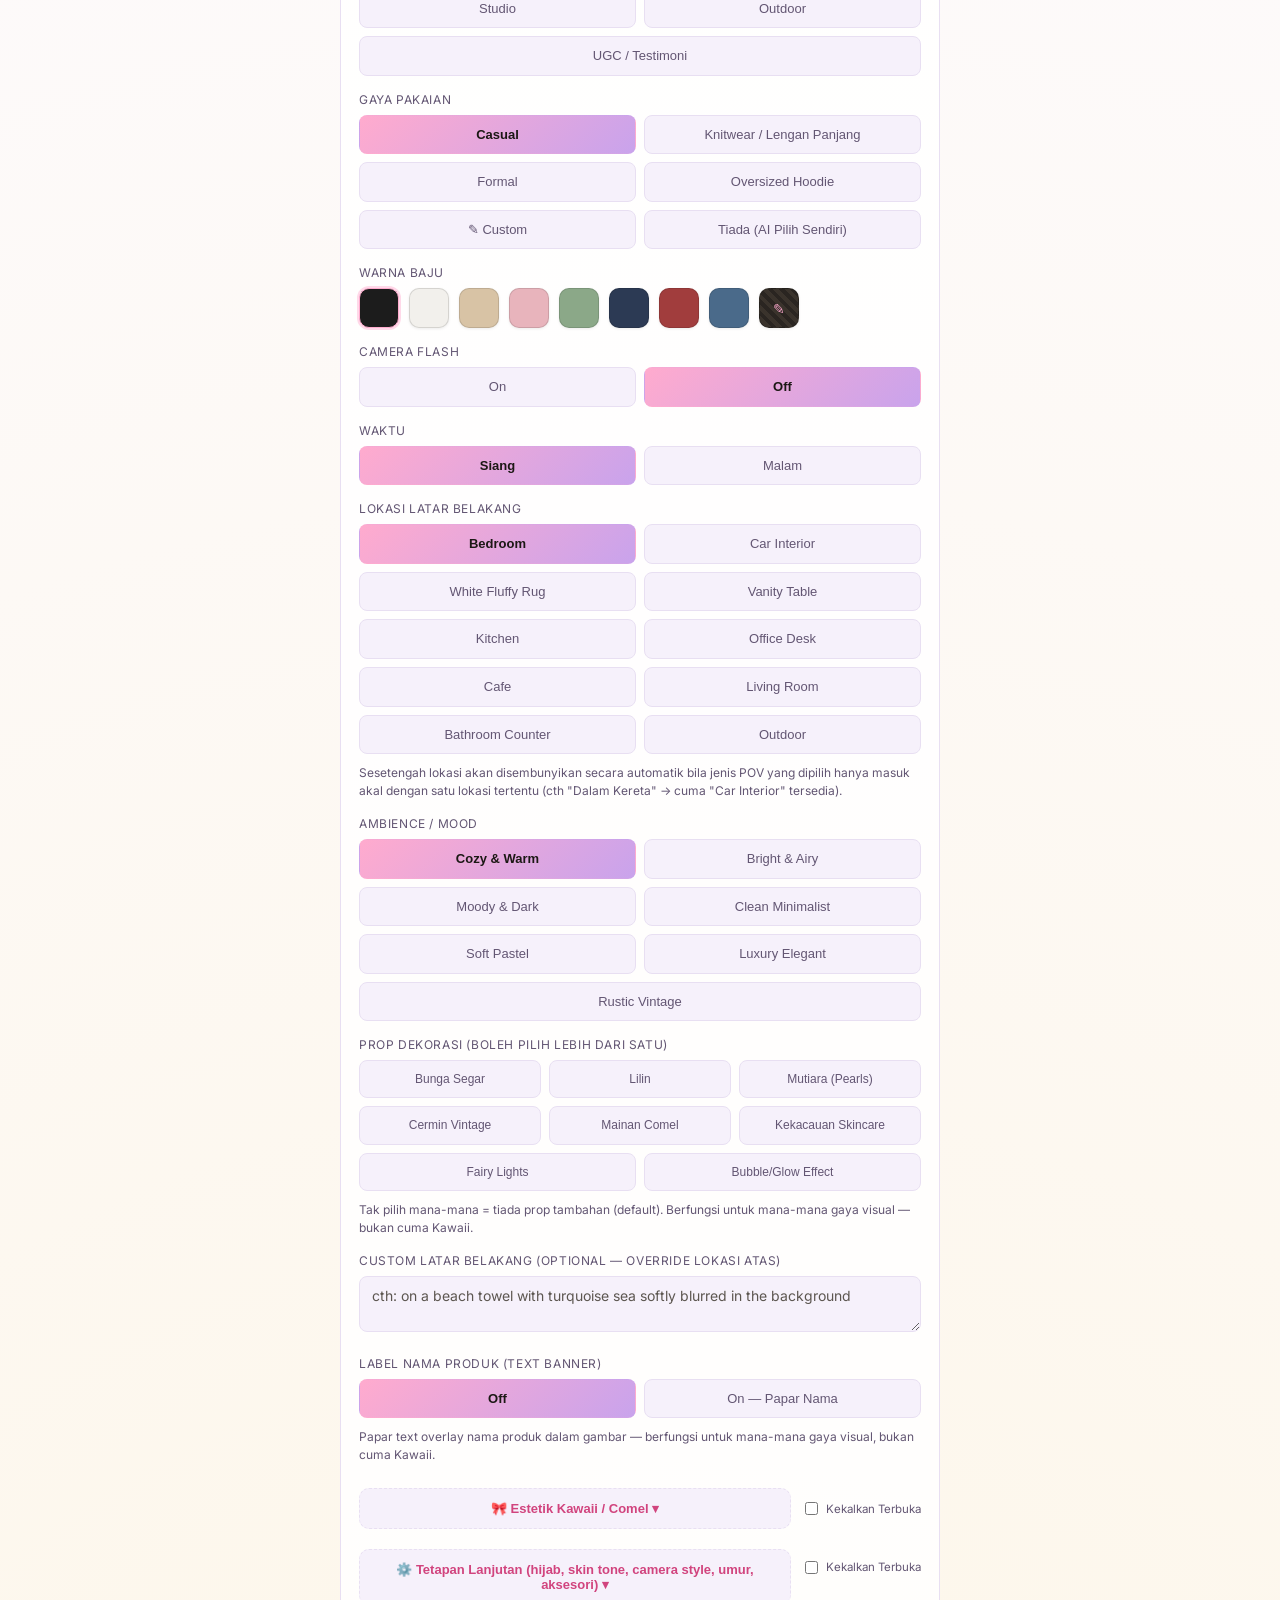
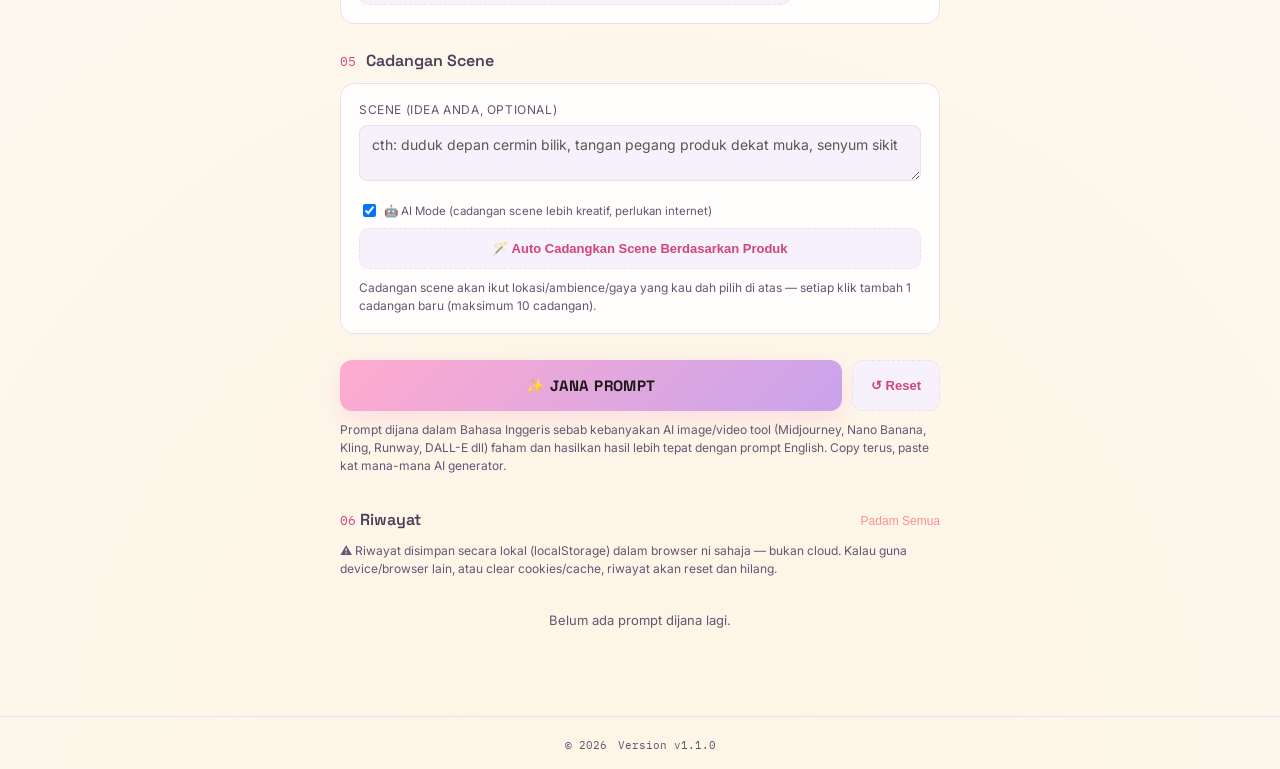
==== commit 24027efe: "Intergrate with AI for auto suggestion scene and generate prompt, add changelog and update readme, f" ====
--- a/candid-prompt-studio.html
+++ b/candid-prompt-studio.html
@@ -5,6 +5,10 @@
     <meta name="viewport" content="width=device-width, initial-scale=1.0" />
     <title>CANDID — Prompt Engine POV Affiliate</title>
     <link rel="stylesheet" href="css/styles.css" />
+    <link rel="manifest" href="manifest.json" />
+    <link rel="icon" href="media/icons/icon.svg" type="image/svg+xml" />
+    <link rel="apple-touch-icon" href="media/icons/icon.svg" />
+    <meta name="theme-color" content="#c9a3ec" />
   </head>
   <body>
     <img
@@ -116,44 +120,6 @@
           <div class="note" id="categoryDetectNote">
             Kategori membantu prompt cadangkan background, scene &amp; mood yang
             lebih sesuai. Biar "Auto-Detect" atau pilih manual.
-          </div>
-
-          <label class="field-label">Scene (Idea Anda, optional)</label>
-          <textarea
-            id="userScene"
-            rows="2"
-            placeholder="cth: duduk depan cermin bilik, tangan pegang produk dekat muka, senyum sikit"
-          ></textarea>
-
-          <button
-            class="advanced-toggle"
-            id="autoSceneBtn"
-            style="margin-top: 16px"
-          >
-            🪄 Auto Cadangkan Scene Berdasarkan Produk
-          </button>
-          <div class="note">
-            Setiap klik tambah 1 cadangan baru (maksimum 10 cadangan).
-          </div>
-          <div class="note" id="autoSceneNote" style="display: none"></div>
-
-          <div id="sceneChoices" class="hidden" style="margin-top: 14px">
-            <label class="field-label"
-              >Pilih Scene (maksimum 5, termasuk Scene Anda)</label
-            >
-            <div id="sceneCardUser" class="scene-card hidden" data-value="user">
-              <div class="scene-card-title">📝 Scene Anda</div>
-              <div class="scene-card-text" id="sceneCardUserText"></div>
-            </div>
-            <div id="suggestedScenesList"></div>
-            <div
-              class="note"
-              id="sceneLimitNote"
-              style="display: none; color: var(--danger)"
-            >
-              ⚠️ Maksimum 5 scene sahaja boleh dipilih sekali gus — nyahpilih
-              satu dulu.
-            </div>
           </div>
         </div>
       </div>
@@ -1155,6 +1121,66 @@
         </div>
       </div>
 
+      <!-- SECTION 5: SCENE SUGGESTIONS (comes after Visual Settings so location/ambience/style are already chosen) -->
+      <div class="section">
+        <div class="section-head">
+          <span class="section-num">05</span
+          ><span class="section-title">Cadangan Scene</span>
+        </div>
+        <div class="panel">
+          <label class="field-label">Scene (Idea Anda, optional)</label>
+          <textarea
+            id="userScene"
+            rows="2"
+            placeholder="cth: duduk depan cermin bilik, tangan pegang produk dekat muka, senyum sikit"
+          ></textarea>
+
+          <div
+            style="
+              display: flex;
+              align-items: center;
+              gap: 8px;
+              margin-top: 16px;
+              font-size: 11.5px;
+              color: var(--muted);
+            "
+          >
+            <label style="display: flex; align-items: center; gap: 5px; cursor: pointer">
+              <input type="checkbox" id="aiModeToggle" checked style="cursor: pointer" />
+              🤖 AI Mode (cadangan scene lebih kreatif, perlukan internet)
+            </label>
+          </div>
+
+          <button class="advanced-toggle" id="autoSceneBtn" style="margin-top: 8px">
+            🪄 Auto Cadangkan Scene Berdasarkan Produk
+          </button>
+          <div class="note">
+            Cadangan scene akan ikut lokasi/ambience/gaya yang kau dah pilih
+            di atas — setiap klik tambah 1 cadangan baru (maksimum 10 cadangan).
+          </div>
+          <div class="note" id="autoSceneNote" style="display: none"></div>
+
+          <div id="sceneChoices" class="hidden" style="margin-top: 14px">
+            <label class="field-label"
+              >Pilih Scene (maksimum 5, termasuk Scene Anda)</label
+            >
+            <div id="sceneCardUser" class="scene-card hidden" data-value="user">
+              <div class="scene-card-title">📝 Scene Anda</div>
+              <div class="scene-card-text" id="sceneCardUserText"></div>
+            </div>
+            <div id="suggestedScenesList"></div>
+            <div
+              class="note"
+              id="sceneLimitNote"
+              style="display: none; color: var(--danger)"
+            >
+              ⚠️ Maksimum 5 scene sahaja boleh dipilih sekali gus — nyahpilih
+              satu dulu.
+            </div>
+          </div>
+        </div>
+      </div>
+
       <div style="display: flex; gap: 10px">
         <button class="generate-btn" id="generateBtn" style="flex: 1">
           ✨ JANA PROMPT
@@ -1200,7 +1226,7 @@
       <div class="section" style="margin-top: 34px">
         <div class="section-head between">
           <div>
-            <span class="section-num">05</span>
+            <span class="section-num">06</span>
             <span class="section-title">Riwayat</span>
           </div>
           <button class="clear-all" id="clearHistory">Padam Semua</button>
@@ -1216,7 +1242,7 @@
     </div>
 
     <footer class="tool-footer">
-      <span class="version-tag">© 2026&emsp;Version v1.0.1</span>
+      <span class="version-tag">© 2026&emsp;Version v1.1.0</span>
     </footer>
 
     <button class="float-collapse-btn hidden" id="floatCollapseBtn">
@@ -1228,6 +1254,11 @@
       <button class="scroll-nav-btn" id="scrollBottomBtn" title="Ke Bawah" aria-label="Scroll ke bawah">⬇️</button>
     </div>
 
+    <div class="ai-toast hidden" id="aiToast" role="status" aria-live="polite">
+      <span class="ai-toast-spinner"></span>
+      <span id="aiToastText">Running server 1...</span>
+    </div>
+
     <script src="js/script.js"></script>
   </body>
 </html>
--- a/css/styles.css
+++ b/css/styles.css
@@ -43,7 +43,7 @@
         color: var(--text);
         font-family: "Inter", sans-serif;
         min-height: 100vh;
-        padding-bottom: 60px;
+        padding-bottom: 16px;
       }
 
       .watermark {
@@ -437,6 +437,45 @@
         cursor: pointer;
         box-shadow: 0 4px 14px rgba(0, 0, 0, 0.15);
       }
+
+      .ai-toast {
+        position: fixed;
+        bottom: 24px;
+        left: 50%;
+        transform: translateX(-50%);
+        z-index: 60;
+        display: flex;
+        align-items: center;
+        gap: 10px;
+        background: var(--panel);
+        color: var(--text);
+        border: 1px solid var(--border);
+        border-radius: 999px;
+        padding: 10px 18px;
+        font-family: "Inter";
+        font-size: 12.5px;
+        font-weight: 500;
+        box-shadow: 0 6px 20px rgba(0, 0, 0, 0.2);
+        transition:
+          opacity 0.2s ease,
+          transform 0.2s ease;
+      }
+      .ai-toast.hidden {
+        display: none;
+      }
+      .ai-toast-spinner {
+        width: 12px;
+        height: 12px;
+        border-radius: 50%;
+        border: 2px solid var(--border);
+        border-top-color: var(--amber-dim);
+        animation: ai-toast-spin 0.7s linear infinite;
+      }
+      @keyframes ai-toast-spin {
+        to {
+          transform: rotate(360deg);
+        }
+      }
       .scroll-nav-btn:active {
         transform: scale(0.94);
       }
